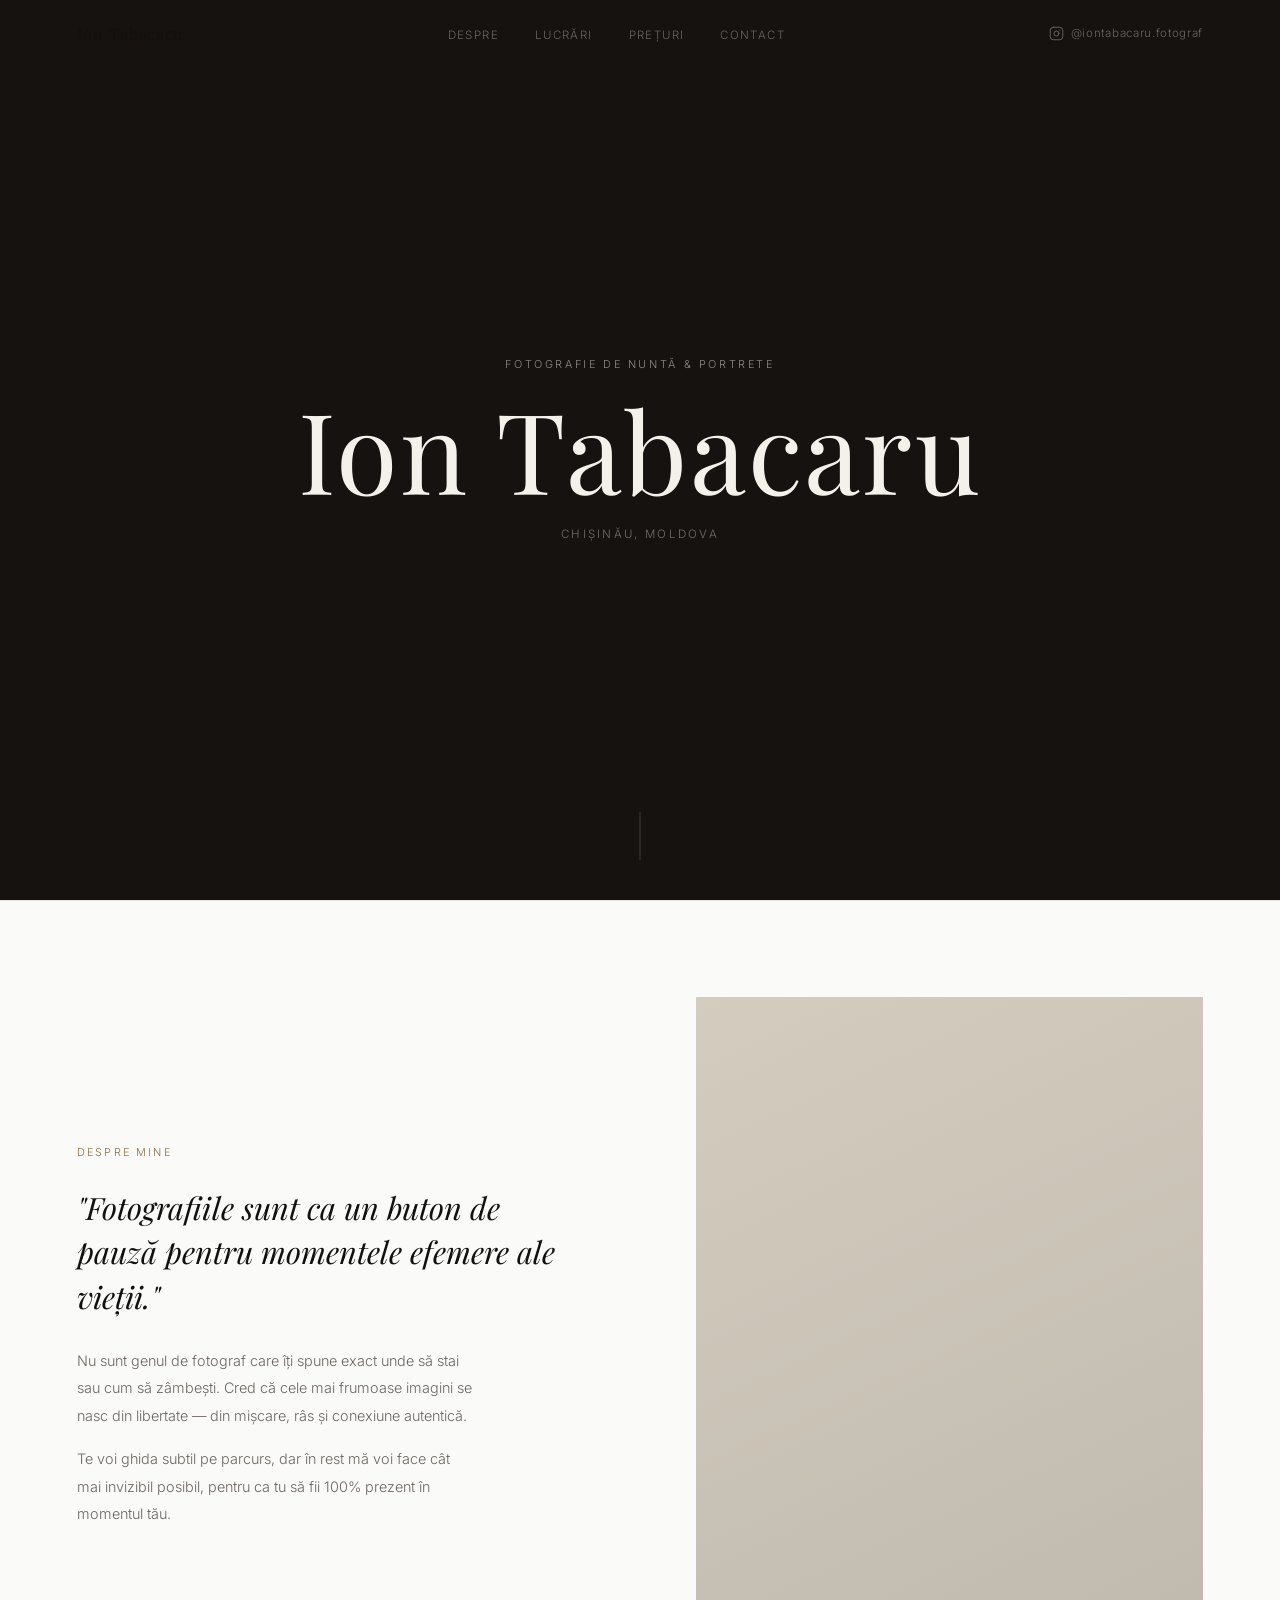
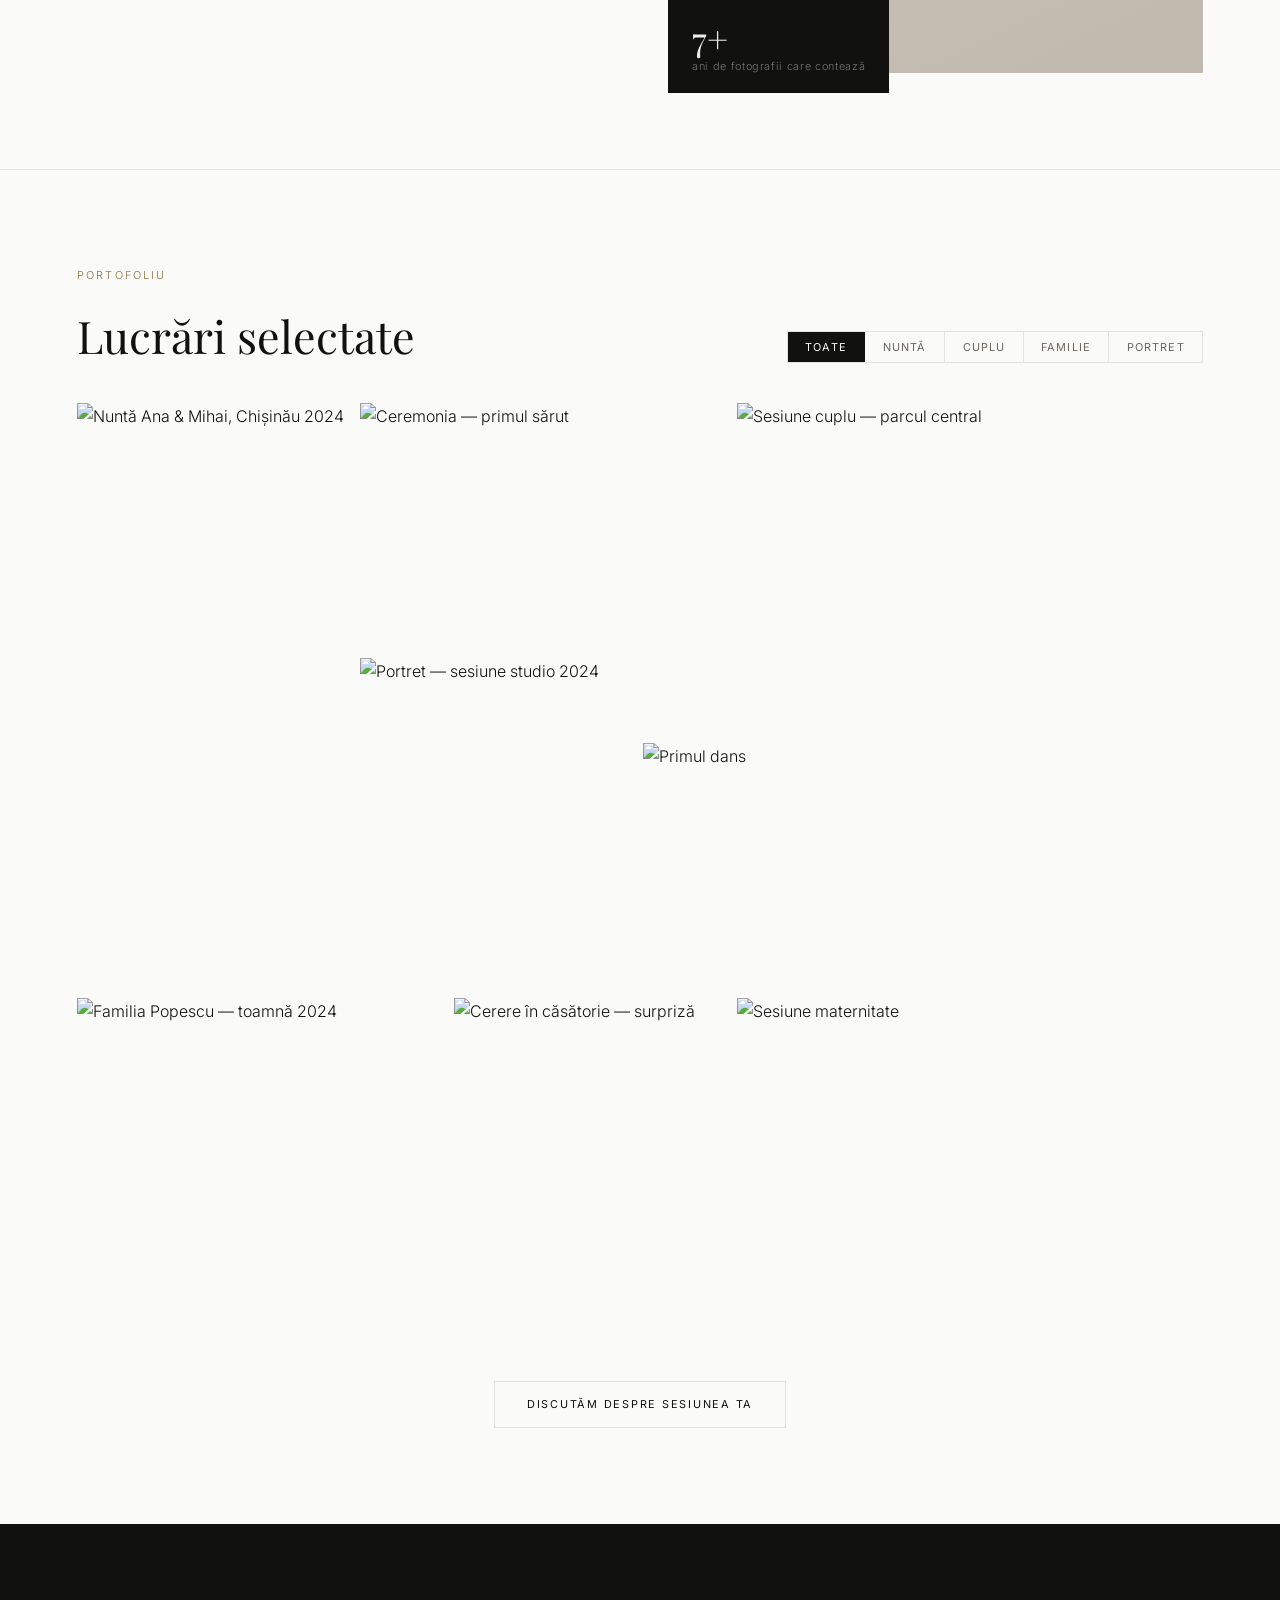
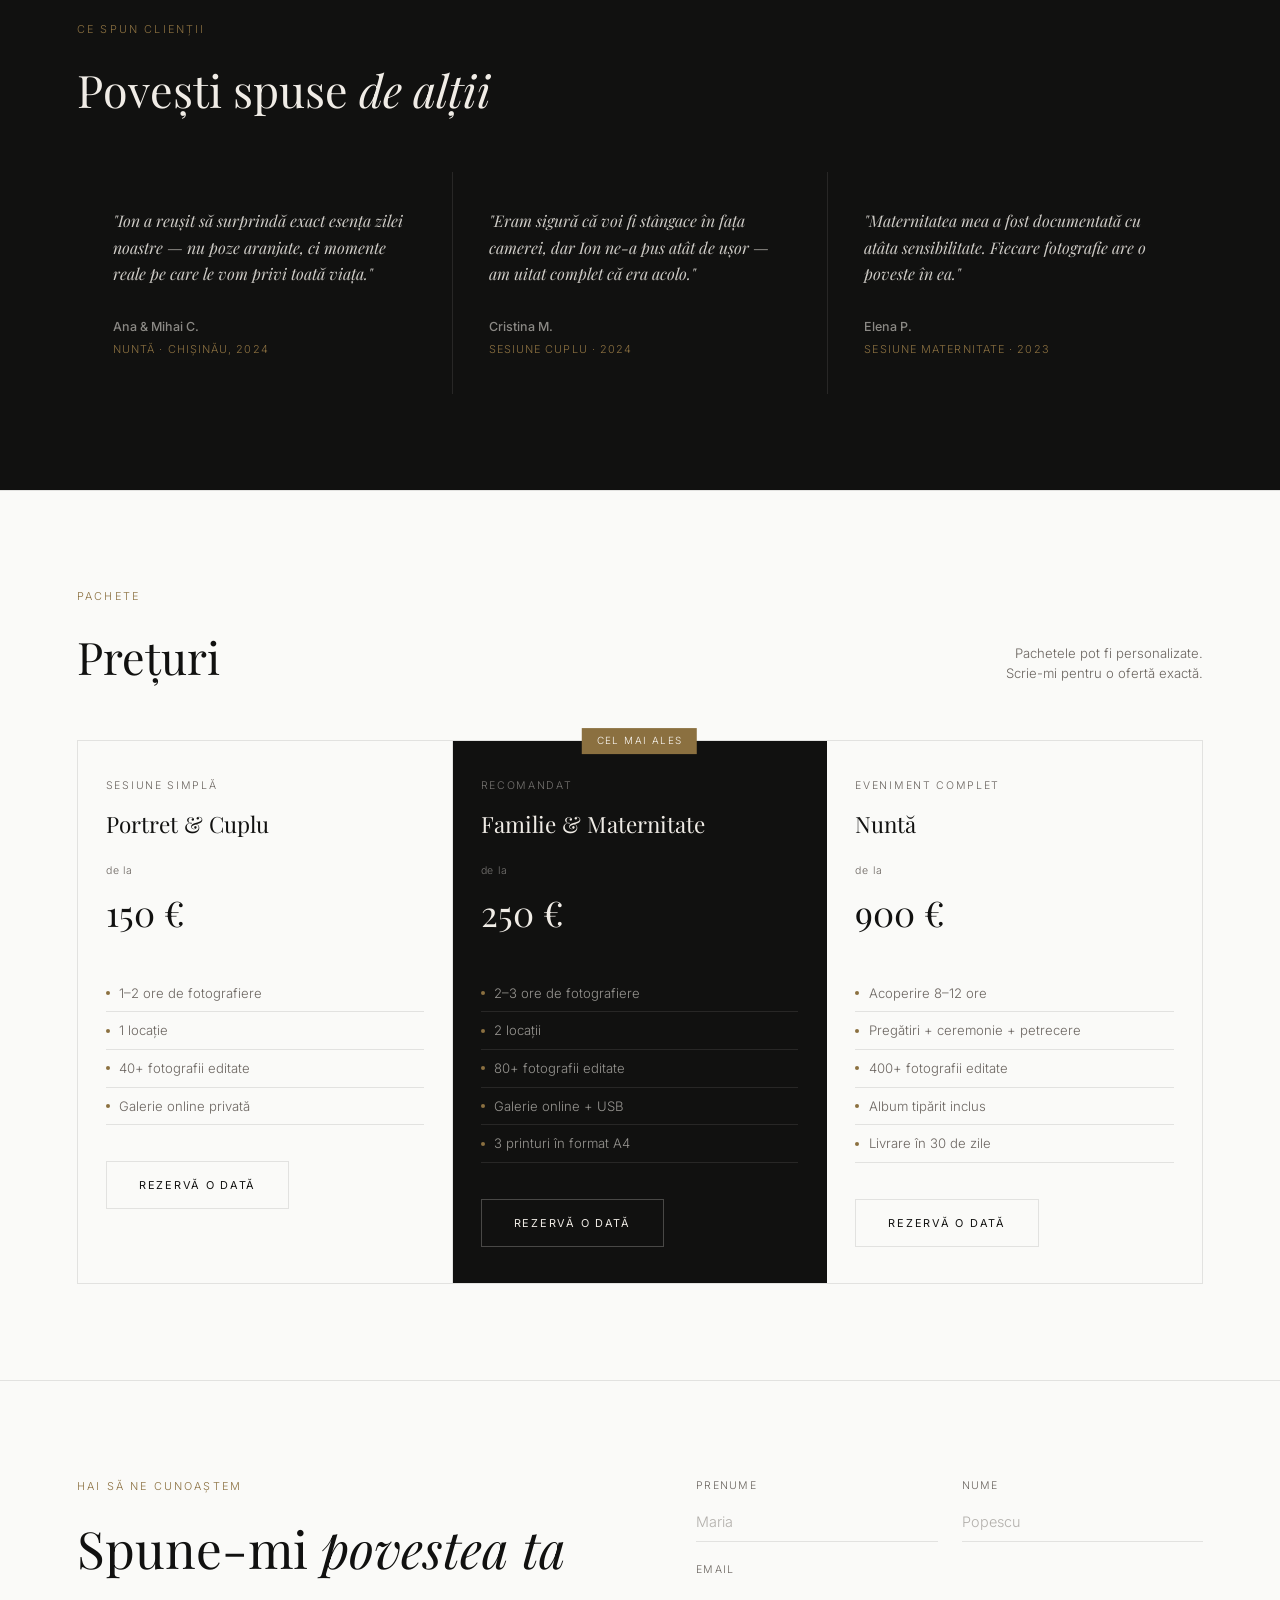
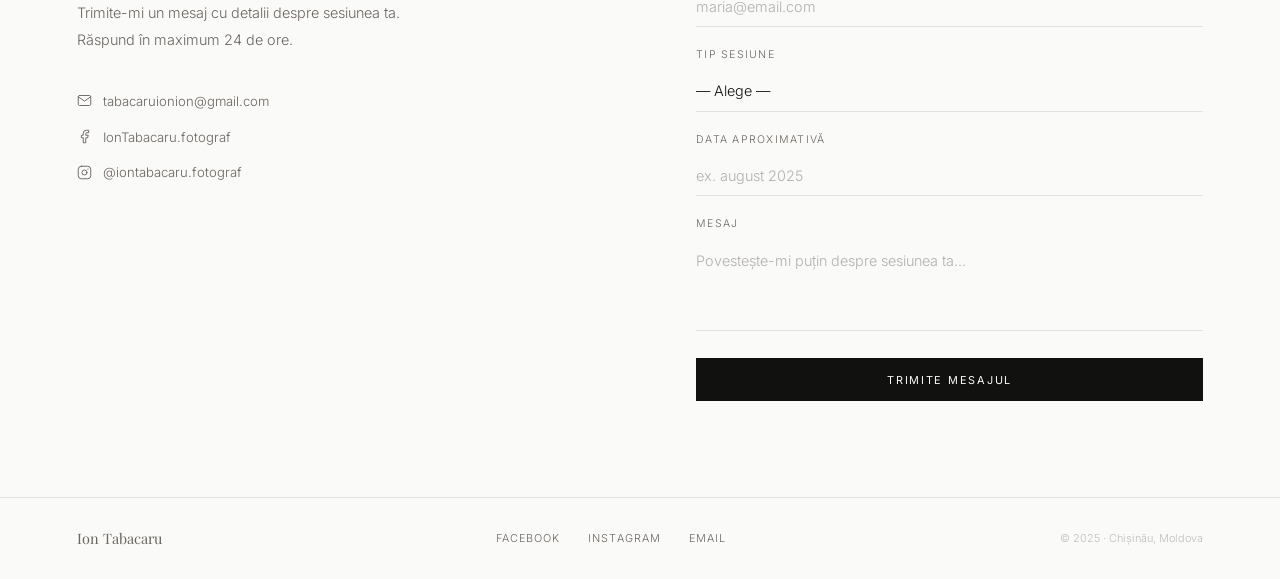
==== index.html @ 6b0bdb75 "Add files via upload" ====
<!DOCTYPE html>
<html lang="ro">
<head>
  <meta charset="UTF-8">
  <meta name="viewport" content="width=device-width, initial-scale=1.0">
  <meta name="description" content="Ion Tabacaru — fotograf de nuntă, cuplu și familie în Chișinău.">
  <title>Ion Tabacaru · Fotograf Chișinău</title>

  <link rel="preconnect" href="https://fonts.googleapis.com">
  <link rel="preconnect" href="https://fonts.gstatic.com" crossorigin>
  <link href="https://fonts.googleapis.com/css2?family=Playfair+Display:ital,wght@0,400;0,500;1,400&family=Inter:wght@300;400;500&display=swap" rel="stylesheet">
  <link rel="stylesheet" href="/css/style.css">
  <link rel="stylesheet" href="/css/animations.css">

  <!-- Netlify Identity — necesar pentru CMS -->
  <script src="https://identity.netlify.com/v1/netlify-identity-widget.js"></script>
</head>
<body>

  <!-- ── INTRO LOADER ─────────────────────────────────── -->
  <div id="intro-overlay" class="intro-overlay" aria-hidden="true">
    <div id="intro-name" class="intro-name">Ion Tabacaru</div>
    <div class="intro-progress">
      <div id="intro-bar" class="intro-bar"></div>
    </div>
  </div>

  <!-- ── LIGHTBOX ─────────────────────────────────────── -->
  <div id="lightbox" class="lightbox" role="dialog" aria-modal="true" aria-label="Fotografie mărită">
    <button class="lb-btn lb-close" id="lb-close" aria-label="Închide (Esc)">
      <svg viewBox="0 0 24 24" fill="none" stroke="currentColor" stroke-width="1.5" stroke-linecap="round">
        <line x1="18" y1="6" x2="6" y2="18"/><line x1="6" y1="6" x2="18" y2="18"/>
      </svg>
    </button>
    <button class="lb-btn lb-prev" id="lb-prev" aria-label="Anterior (←)">
      <svg viewBox="0 0 24 24" fill="none" stroke="currentColor" stroke-width="1.5" stroke-linecap="round">
        <polyline points="15 18 9 12 15 6"/>
      </svg>
    </button>
    <button class="lb-btn lb-next" id="lb-next" aria-label="Următor (→)">
      <svg viewBox="0 0 24 24" fill="none" stroke="currentColor" stroke-width="1.5" stroke-linecap="round">
        <polyline points="9 18 15 12 9 6"/>
      </svg>
    </button>
    <div class="lb-content">
      <img id="lb-img" src="" alt="">
      <div class="lb-meta">
        <span id="lb-caption" class="lb-caption"></span>
        <span id="lb-counter" class="lb-counter"></span>
      </div>
    </div>
  </div>

  <!-- ── NAV ──────────────────────────────────────────── -->
  <nav class="nav" id="nav">
    <a href="#" class="nav-logo">Ion Tabacaru</a>
    <ul class="nav-links" id="navLinks">
      <li><a href="#despre">Despre</a></li>
      <li><a href="#lucrari">Lucrări</a></li>
      <li><a href="#preturi">Prețuri</a></li>
      <li><a href="#contact">Contact</a></li>
    </ul>
    <a href="https://instagram.com/iontabacaru.fotograf/" class="nav-insta" target="_blank" rel="noopener">
      <svg viewBox="0 0 24 24" fill="none" stroke="currentColor" stroke-width="1.5" stroke-linecap="round" stroke-linejoin="round">
        <rect x="2" y="2" width="20" height="20" rx="5"/>
        <circle cx="12" cy="12" r="4"/>
        <circle cx="17.5" cy="6.5" r="1" fill="currentColor" stroke="none"/>
      </svg>
      @iontabacaru.fotograf
    </a>
    <button class="nav-burger" id="burger" aria-label="Deschide meniu">
      <svg viewBox="0 0 22 22" fill="none" stroke="currentColor" stroke-width="1.5" stroke-linecap="round">
        <line x1="3" y1="6" x2="19" y2="6"/>
        <line x1="3" y1="11" x2="19" y2="11"/>
        <line x1="3" y1="16" x2="19" y2="16"/>
      </svg>
    </button>
  </nav>

  <!-- ── HERO ─────────────────────────────────────────── -->
  <section class="hero">
    <div class="hero-bg"></div>
    <div class="hero-overlay"></div>
    <div class="hero-content">
      <p class="hero-tag">Fotografie de nuntă &amp; portrete</p>
      <h1 class="hero-name">Ion Tabacaru</h1>
      <p class="hero-city">Chișinău, Moldova</p>
    </div>
    <div class="hero-scroll" aria-hidden="true"><div class="scroll-bar"></div></div>
  </section>

  <!-- ── DESPRE ────────────────────────────────────────── -->
  <section class="about" id="despre">
    <div class="reveal">
      <p class="eyebrow">Despre mine</p>
      <blockquote class="about-quote">
        "Fotografiile sunt ca un buton de pauză pentru momentele efemere ale vieții."
      </blockquote>
      <div class="about-body">
        <p>Nu sunt genul de fotograf care îți spune exact unde să stai sau cum să zâmbești. Cred că cele mai frumoase imagini se nasc din libertate — din mișcare, râs și conexiune autentică.</p>
        <p>Te voi ghida subtil pe parcurs, dar în rest mă voi face cât mai invizibil posibil, pentru ca tu să fii 100% prezent în momentul tău.</p>
      </div>
    </div>
    <div class="about-photo-wrap reveal" style="transition-delay:.15s;">
      <!--
        ★ ÎNLOCUIEȘTE div-ul de mai jos cu:
        <img src="photos/ion.jpg" alt="Ion Tabacaru" class="about-photo">
      -->
      <div class="about-photo"></div>
      <div class="about-badge">
        <div class="badge-num">7+</div>
        <div class="badge-text">ani de fotografii care contează</div>
      </div>
    </div>
  </section>

  <!-- ── GALERIE ───────────────────────────────────────── -->
  <section class="gallery" id="lucrari">
    <div class="gallery-head reveal">
      <div>
        <p class="eyebrow">Portofoliu</p>
        <h2 class="section-title">Lucrări selectate</h2>
      </div>
      <ul class="gallery-filters" role="list">
        <li><button class="active" data-cat="all">Toate</button></li>
        <li><button data-cat="nunta">Nuntă</button></li>
        <li><button data-cat="cuplu">Cuplu</button></li>
        <li><button data-cat="familie">Familie</button></li>
        <li><button data-cat="portret">Portret</button></li>
      </ul>
    </div>

    <!-- Pozele sunt injectate dinamic de gallery.js din data/gallery.json -->
    <div class="gallery-grid" id="gallery" aria-label="Galerie foto"></div>

    <div class="gallery-foot reveal">
      <a href="#contact" class="btn btn-outline">Discutăm despre sesiunea ta</a>
    </div>
  </section>

  <!-- ── TESTIMONIALE ──────────────────────────────────── -->
  <section class="testimonials">
    <div class="reveal">
      <p class="eyebrow">Ce spun clienții</p>
      <h2 class="section-title">Povești spuse <em>de alții</em></h2>
    </div>
    <div class="testi-grid reveal-stagger">
      <div class="testi">
        <p class="testi-quote">"Ion a reușit să surprindă exact esența zilei noastre — nu poze aranjate, ci momente reale pe care le vom privi toată viața."</p>
        <p class="testi-name">Ana &amp; Mihai C.</p>
        <p class="testi-detail">Nuntă · Chișinău, 2024</p>
      </div>
      <div class="testi">
        <p class="testi-quote">"Eram sigură că voi fi stângace în fața camerei, dar Ion ne-a pus atât de ușor — am uitat complet că era acolo."</p>
        <p class="testi-name">Cristina M.</p>
        <p class="testi-detail">Sesiune cuplu · 2024</p>
      </div>
      <div class="testi">
        <p class="testi-quote">"Maternitatea mea a fost documentată cu atâta sensibilitate. Fiecare fotografie are o poveste în ea."</p>
        <p class="testi-name">Elena P.</p>
        <p class="testi-detail">Sesiune maternitate · 2023</p>
      </div>
    </div>
  </section>

  <!-- ── PREȚURI ───────────────────────────────────────── -->
  <section class="pricing" id="preturi">
    <div class="pricing-head reveal">
      <div>
        <p class="eyebrow">Pachete</p>
        <h2 class="section-title">Prețuri</h2>
      </div>
      <p class="pricing-note">Pachetele pot fi personalizate. Scrie-mi pentru o ofertă exactă.</p>
    </div>
    <div class="pricing-grid reveal-stagger">
      <div class="p-card">
        <p class="p-type">Sesiune simplă</p>
        <h3 class="p-name">Portret &amp; Cuplu</h3>
        <p class="p-from">de la</p>
        <p class="p-price">150 €</p>
        <ul class="p-list">
          <li>1–2 ore de fotografiere</li>
          <li>1 locație</li>
          <li>40+ fotografii editate</li>
          <li>Galerie online privată</li>
        </ul>
        <a href="#contact" class="btn btn-outline">Rezervă o dată</a>
      </div>
      <div class="p-card featured">
        <span class="featured-badge">Cel mai ales</span>
        <p class="p-type">Recomandat</p>
        <h3 class="p-name">Familie &amp; Maternitate</h3>
        <p class="p-from">de la</p>
        <p class="p-price">250 €</p>
        <ul class="p-list">
          <li>2–3 ore de fotografiere</li>
          <li>2 locații</li>
          <li>80+ fotografii editate</li>
          <li>Galerie online + USB</li>
          <li>3 printuri în format A4</li>
        </ul>
        <a href="#contact" class="btn btn-ghost-light">Rezervă o dată</a>
      </div>
      <div class="p-card">
        <p class="p-type">Eveniment complet</p>
        <h3 class="p-name">Nuntă</h3>
        <p class="p-from">de la</p>
        <p class="p-price">900 €</p>
        <ul class="p-list">
          <li>Acoperire 8–12 ore</li>
          <li>Pregătiri + ceremonie + petrecere</li>
          <li>400+ fotografii editate</li>
          <li>Album tipărit inclus</li>
          <li>Livrare în 30 de zile</li>
        </ul>
        <a href="#contact" class="btn btn-outline">Rezervă o dată</a>
      </div>
    </div>
  </section>

  <!-- ── CONTACT ───────────────────────────────────────── -->
  <section class="contact" id="contact">
    <div class="reveal">
      <p class="eyebrow">Hai să ne cunoaștem</p>
      <h2 class="contact-title">Spune-mi <em>povestea ta</em></h2>
      <p class="contact-body">Trimite-mi un mesaj cu detalii despre sesiunea ta. Răspund în maximum 24 de ore.</p>
      <a href="mailto:tabacaruionion@gmail.com" class="contact-row">
        <svg viewBox="0 0 24 24" fill="none" stroke="currentColor" stroke-width="1.5" stroke-linecap="round">
          <path d="M4 4h16c1.1 0 2 .9 2 2v12c0 1.1-.9 2-2 2H4c-1.1 0-2-.9-2-2V6c0-1.1.9-2 2-2z"/>
          <polyline points="22,6 12,13 2,6"/>
        </svg>
        tabacaruionion@gmail.com
      </a>
      <a href="https://www.facebook.com/IonTabacaru.fotograf" class="contact-row" target="_blank" rel="noopener">
        <svg viewBox="0 0 24 24" fill="none" stroke="currentColor" stroke-width="1.5" stroke-linecap="round">
          <path d="M18 2h-3a5 5 0 0 0-5 5v3H7v4h3v8h4v-8h3l1-4h-4V7a1 1 0 0 1 1-1h3z"/>
        </svg>
        IonTabacaru.fotograf
      </a>
      <a href="https://instagram.com/iontabacaru.fotograf/" class="contact-row" target="_blank" rel="noopener">
        <svg viewBox="0 0 24 24" fill="none" stroke="currentColor" stroke-width="1.5" stroke-linecap="round" stroke-linejoin="round">
          <rect x="2" y="2" width="20" height="20" rx="5"/>
          <circle cx="12" cy="12" r="4"/>
          <circle cx="17.5" cy="6.5" r="1" fill="currentColor" stroke="none"/>
        </svg>
        @iontabacaru.fotograf
      </a>
    </div>

    <!-- Formular cu Netlify Forms integrat -->
    <form id="contactForm" class="reveal" name="contact" method="POST"
          data-netlify="true" data-netlify-honeypot="bot-field"
          style="transition-delay:.15s;">
      <input type="hidden" name="form-name" value="contact">
      <input type="hidden" name="bot-field" style="display:none">

      <div class="form-row">
        <div class="form-group">
          <label class="form-label" for="fname">Prenume</label>
          <input class="form-input" type="text" id="fname" name="fname" placeholder="Maria" required>
        </div>
        <div class="form-group">
          <label class="form-label" for="lname">Nume</label>
          <input class="form-input" type="text" id="lname" name="lname" placeholder="Popescu" required>
        </div>
      </div>
      <div class="form-group">
        <label class="form-label" for="email">Email</label>
        <input class="form-input" type="email" id="email" name="email" placeholder="maria@email.com" required>
      </div>
      <div class="form-group">
        <label class="form-label" for="service">Tip sesiune</label>
        <select class="form-select" id="service" name="service">
          <option value="">— Alege —</option>
          <option>Nuntă</option>
          <option>Cerere în căsătorie</option>
          <option>Cuplu &amp; Logodnă</option>
          <option>Familie &amp; Maternitate</option>
          <option>Portret</option>
        </select>
      </div>
      <div class="form-group">
        <label class="form-label" for="date">Data aproximativă</label>
        <input class="form-input" type="text" id="date" name="date" placeholder="ex. august 2025">
      </div>
      <div class="form-group">
        <label class="form-label" for="msg">Mesaj</label>
        <textarea class="form-textarea" id="msg" name="msg" placeholder="Povestește-mi puțin despre sesiunea ta..."></textarea>
      </div>
      <button type="submit" class="btn btn-dark btn-full">Trimite mesajul</button>
      <p id="formMsg" class="form-success" aria-live="polite">Mesajul a fost trimis. Revin în curând!</p>
    </form>
  </section>

  <!-- ── FOOTER ────────────────────────────────────────── -->
  <footer>
    <span class="footer-logo">Ion Tabacaru</span>
    <div class="footer-links">
      <a href="https://www.facebook.com/IonTabacaru.fotograf" target="_blank" rel="noopener">Facebook</a>
      <a href="https://instagram.com/iontabacaru.fotograf/" target="_blank" rel="noopener">Instagram</a>
      <a href="mailto:tabacaruionion@gmail.com">Email</a>
    </div>
    <span class="footer-copy">© 2025 · Chișinău, Moldova</span>
  </footer>

  <script src="/js/animations.js"></script>
  <script src="/js/gallery.js"></script>
  <script src="/js/main.js"></script>
</body>
</html>
---- css/style.css ----
/* ═══════════════════════════════════════════════
   STYLE.CSS — Ion Tabacaru Fotograf
   ═══════════════════════════════════════════════ */

/* ── TOKENS ──────────────────────────────────── */
:root {
  --bg:          #FAFAF8;
  --bg-dark:     #111110;
  --text:        #111110;
  --muted:       #6B6560;
  --accent:      #8B7040;
  --border:      rgba(17,17,16,0.1);
  --border-dark: rgba(240,236,230,0.1);
  --pad:         6rem 6%;
  --row-h:       80px; /* gallery grid row unit height */
}

/* ── RESET ───────────────────────────────────── */
*, *::before, *::after { margin: 0; padding: 0; box-sizing: border-box; }
html { scroll-behavior: smooth; font-size: 16px; }
body { background: var(--bg); color: var(--text); font-family: 'Inter', sans-serif;
  font-weight: 300; line-height: 1.7; -webkit-font-smoothing: antialiased; }
img { max-width: 100%; display: block; }
a { color: inherit; text-decoration: none; }
button { font-family: 'Inter', sans-serif; cursor: pointer; }
ul { list-style: none; }

/* ── TYPOGRAPHY ──────────────────────────────── */
.eyebrow {
  font-size: .68rem; letter-spacing: .2em; text-transform: uppercase;
  color: var(--accent); margin-bottom: 1.5rem;
}
.section-title {
  font-family: 'Playfair Display', serif;
  font-size: clamp(1.8rem, 3.5vw, 2.8rem); font-weight: 400; line-height: 1.2;
}

/* ── NAV ─────────────────────────────────────── */
.nav {
  position: fixed; top: 0; left: 0; right: 0; z-index: 100;
  display: flex; align-items: center; justify-content: space-between;
  padding: 1.25rem 6%; transition: background .35s, box-shadow .35s;
}
.nav.scrolled {
  background: rgba(250,250,248,.93);
  backdrop-filter: blur(12px);
  box-shadow: 0 1px 0 var(--border);
}
.nav-logo {
  font-family: 'Playfair Display', serif;
  font-size: 1rem; font-weight: 400; letter-spacing: .06em;
}
.nav-links { display: flex; gap: 2.25rem; }
.nav-links a {
  font-size: .72rem; letter-spacing: .12em; text-transform: uppercase;
  color: var(--muted); transition: color .2s;
}
.nav-links a:hover { color: var(--text); }
.nav-insta {
  display: flex; align-items: center; gap: .4rem;
  font-size: .72rem; letter-spacing: .06em; color: var(--muted); transition: color .2s;
}
.nav-insta:hover { color: var(--text); }
.nav-insta svg { width: 15px; height: 15px; flex-shrink: 0; }
.nav-burger { display: none; background: none; border: none; padding: 4px; }
.nav-burger svg { width: 22px; height: 22px; }

/* ── HERO ────────────────────────────────────── */
.hero {
  height: 100vh; position: relative;
  display: flex; align-items: center; justify-content: center; overflow: hidden;
}
.hero-bg {
  position: absolute; inset: 0;
  /* ★ ÎNLOCUIEȘTE cu: background-image: url('/photos/hero.jpg'); */
  background: #1c1814; background-size: cover; background-position: center;
}
.hero-overlay { position: absolute; inset: 0; background: rgba(12,10,8,.42); }
.hero-content { position: relative; z-index: 1; text-align: center; color: #f4f0ea; }
.hero-tag {
  font-size: .68rem; letter-spacing: .24em; text-transform: uppercase;
  color: rgba(244,240,234,.55); margin-bottom: 1.4rem;
}
.hero-name {
  font-family: 'Playfair Display', serif;
  font-size: clamp(3rem,9vw,7rem); font-weight: 400;
  line-height: .95; letter-spacing: .02em; margin-bottom: 1.4rem;
}
.hero-city {
  font-size: .72rem; letter-spacing: .2em; text-transform: uppercase;
  color: rgba(244,240,234,.42);
}
.hero-scroll {
  position: absolute; bottom: 2.5rem; left: 50%; transform: translateX(-50%); z-index: 1;
}
.scroll-bar {
  width: 1px; height: 48px; background: rgba(244,240,234,.2);
  position: relative; overflow: hidden;
}
.scroll-bar::after {
  content: ''; position: absolute; top: -100%; left: 0;
  width: 100%; height: 100%; background: rgba(244,240,234,.65);
  animation: scrollDown 2.2s ease-in-out infinite;
}
@keyframes scrollDown { 0% { top: -100%; } 100% { top: 100%; } }

/* ── ABOUT ───────────────────────────────────── */
.about {
  padding: var(--pad); display: grid; grid-template-columns: 1fr 1fr;
  gap: 7rem; align-items: center; border-top: 1px solid var(--border);
}
.about-quote {
  font-family: 'Playfair Display', serif;
  font-size: clamp(1.5rem,2.4vw,2.1rem); font-weight: 400;
  font-style: italic; line-height: 1.45; margin-bottom: 1.75rem;
}
.about-body { font-size: .9rem; color: var(--muted); line-height: 1.9; max-width: 44ch; }
.about-body p + p { margin-top: 1rem; }
.about-photo-wrap { position: relative; }
.about-photo {
  width: 100%; aspect-ratio: 3/4; border-radius: 1px;
  /* ★ ÎNLOCUIEȘTE cu: background-image: url('/photos/ion.jpg'); background-size: cover; */
  background: linear-gradient(155deg,#d4ccbe 0%,#bfb9ae 100%);
}
.about-badge {
  position: absolute; bottom: -1.25rem; left: -1.75rem;
  background: var(--bg-dark); color: #f0ece6;
  padding: 1.2rem 1.5rem; min-width: 155px;
}
.badge-num {
  font-family: 'Playfair Display', serif;
  font-size: 2.25rem; font-weight: 400; line-height: 1; margin-bottom: .2rem;
}
.badge-text { font-size: .68rem; letter-spacing: .06em; color: rgba(240,236,230,.45); line-height: 1.4; }

/* ── GALLERY ─────────────────────────────────── */
.gallery { padding: var(--pad); border-top: 1px solid var(--border); }
.gallery-head {
  display: flex; justify-content: space-between; align-items: flex-end; margin-bottom: 2.5rem;
}
.gallery-filters { display: flex; border: 1px solid var(--border); }
.gallery-filters button {
  background: none; border: none; border-right: 1px solid var(--border);
  padding: .5rem 1.1rem; font-size: .68rem; letter-spacing: .1em; text-transform: uppercase;
  color: var(--muted); transition: background .2s, color .2s;
}
.gallery-filters li:last-child button { border-right: none; }
.gallery-filters button.active,
.gallery-filters button:hover { background: var(--text); color: var(--bg); }

/* Grid dinamic — coloanele și rândurile sunt setate de gallery.js */
.gallery-grid {
  display: grid;
  grid-template-columns: repeat(12, 1fr);
  grid-auto-rows: var(--row-h);
  gap: 5px;
}

/* Fiecare item umple celula grid complet */
.g-item {
  position: relative; overflow: hidden; cursor: pointer;
  transition: opacity .4s ease, transform .4s ease;
}
.g-item.hidden { opacity: 0; transform: scale(.97); pointer-events: none; }

/* Imaginea umple 100% din celulă */
.g-photo {
  position: absolute; top: 0; left: 0;
  width: 100%; height: 100%;
  object-fit: cover; object-position: center;
  transition: transform .6s cubic-bezier(.25,.46,.45,.94);
  display: block;
}
.g-item:hover .g-photo { transform: scale(1.07); }

/* Overlay la hover */
.g-overlay {
  position: absolute; inset: 0;
  background: rgba(0,0,0,0); transition: background .35s;
  display: flex; align-items: center; justify-content: center;
}
.g-item:hover .g-overlay { background: rgba(0,0,0,.18); }
.g-expand-icon {
  width: 22px; height: 22px; color: #fff;
  opacity: 0; transition: opacity .25s;
}
.g-item:hover .g-expand-icon { opacity: 1; }

/* Etichetă categorie */
.g-tag {
  position: absolute; bottom: 8px; left: 8px;
  background: rgba(0,0,0,.5); color: rgba(255,255,255,.9);
  font-size: .65rem; letter-spacing: .08em; text-transform: uppercase;
  padding: 3px 8px; border-radius: 2px;
  opacity: 0; transition: opacity .25s;
}
.g-item:hover .g-tag { opacity: 1; }
.gallery-empty { font-size: .9rem; color: var(--muted); padding: 3rem 0; text-align: center; }
.gallery-foot { text-align: center; margin-top: 3rem; }

/* ── LIGHTBOX ────────────────────────────────── */
.lightbox {
  position: fixed; inset: 0; background: rgba(10,9,8,.94);
  z-index: 1000; display: flex; align-items: center; justify-content: center;
  opacity: 0; pointer-events: none;
  transition: opacity .3s ease;
}
.lightbox.open { opacity: 1; pointer-events: auto; }
.lb-content {
  max-width: 90vw; max-height: 88vh;
  display: flex; flex-direction: column; align-items: center; gap: 16px;
}
#lb-img {
  max-width: 100%; max-height: 80vh;
  object-fit: contain; border-radius: 1px;
  animation: lbZoom .3s ease;
}
@keyframes lbZoom { from { transform: scale(.95); opacity: 0; } to { transform: scale(1); opacity: 1; } }
.lb-meta { display: flex; justify-content: space-between; width: 100%; align-items: center; }
.lb-caption { font-size: .78rem; color: rgba(255,255,255,.5); letter-spacing: .06em; }
.lb-counter { font-size: .72rem; color: rgba(255,255,255,.3); letter-spacing: .1em; }
.lb-btn {
  position: absolute; background: rgba(255,255,255,.1);
  border: 0.5px solid rgba(255,255,255,.2); color: #fff;
  width: 40px; height: 40px; border-radius: 50%;
  display: flex; align-items: center; justify-content: center;
  transition: background .2s; cursor: pointer;
}
.lb-btn svg { width: 18px; height: 18px; }
.lb-btn:hover { background: rgba(255,255,255,.22); }
.lb-close { top: 20px; right: 20px; }
.lb-prev { left: 20px; top: 50%; transform: translateY(-50%); }
.lb-next { right: 20px; top: 50%; transform: translateY(-50%); }

/* ── TESTIMONIALS ────────────────────────────── */
.testimonials { background: var(--bg-dark); color: #f0ece6; padding: var(--pad); }
.testimonials .eyebrow { color: var(--accent); }
.testimonials .section-title { color: #f0ece6; margin-bottom: 3.5rem; max-width: 22ch; }
.testimonials .section-title em { font-style: italic; }
.testi-grid {
  display: grid; grid-template-columns: repeat(3,1fr);
  gap: 1px; background: var(--border-dark);
}
.testi { background: var(--bg-dark); padding: 2.25rem; }
.testi-quote {
  font-family: 'Playfair Display', serif; font-size: 1rem;
  font-style: italic; line-height: 1.65;
  color: rgba(240,236,230,.85); margin-bottom: 1.75rem;
}
.testi-name { font-size: .78rem; font-weight: 500; color: rgba(240,236,230,.55); margin-bottom: .2rem; }
.testi-detail { font-size: .68rem; letter-spacing: .1em; text-transform: uppercase; color: var(--accent); }

/* ── PRICING ─────────────────────────────────── */
.pricing { padding: var(--pad); border-top: 1px solid var(--border); }
.pricing-head {
  display: flex; justify-content: space-between;
  align-items: flex-end; margin-bottom: 3.5rem; gap: 2rem;
}
.pricing-note { font-size: .82rem; color: var(--muted); max-width: 26ch; text-align: right; line-height: 1.55; }
.pricing-grid { display: grid; grid-template-columns: repeat(3,1fr); border: 1px solid var(--border); }
.p-card { padding: 2.25rem 1.75rem; border-right: 1px solid var(--border); position: relative; }
.p-card:last-child { border-right: none; }
.p-card.featured { background: var(--bg-dark); color: #f0ece6; }
.featured-badge {
  position: absolute; top: 0; left: 50%;
  transform: translate(-50%,-50%);
  background: var(--accent); color: #faf7f2;
  font-size: .62rem; letter-spacing: .14em; text-transform: uppercase;
  padding: .28rem .9rem; white-space: nowrap;
}
.p-type { font-size: .66rem; letter-spacing: .16em; text-transform: uppercase; color: var(--muted); margin-bottom: 1rem; }
.p-card.featured .p-type { color: rgba(240,236,230,.45); }
.p-name { font-family: 'Playfair Display', serif; font-size: 1.4rem; font-weight: 400; margin-bottom: 1.5rem; line-height: 1.2; }
.p-from { font-size: .66rem; letter-spacing: .08em; color: var(--muted); margin-bottom: .2rem; }
.p-card.featured .p-from { color: rgba(240,236,230,.45); }
.p-price { font-family: 'Playfair Display', serif; font-size: 2.2rem; font-weight: 400; margin-bottom: 2rem; }
.p-card.featured .p-price { color: #f0ece6; }
.p-list { margin-bottom: 2.25rem; }
.p-list li {
  font-size: .82rem; color: var(--muted); padding: .45rem 0;
  border-bottom: 1px solid var(--border);
  display: flex; align-items: center; gap: .6rem;
}
.p-card.featured .p-list li { color: rgba(240,236,230,.6); border-color: var(--border-dark); }
.p-list li::before {
  content: ''; display: block; width: 4px; height: 4px;
  border-radius: 50%; background: var(--accent); flex-shrink: 0;
}

/* ── CONTACT ─────────────────────────────────── */
.contact {
  padding: var(--pad); display: grid; grid-template-columns: 1fr 1fr;
  gap: 7rem; border-top: 1px solid var(--border);
}
.contact-title {
  font-family: 'Playfair Display', serif;
  font-size: clamp(2rem,4vw,3.25rem); font-weight: 400;
  line-height: 1.15; margin-bottom: 1.4rem;
}
.contact-title em { font-style: italic; }
.contact-body { font-size: .9rem; color: var(--muted); line-height: 1.85; margin-bottom: 2.25rem; max-width: 40ch; }
.contact-row {
  display: flex; align-items: center; gap: .7rem;
  font-size: .82rem; color: var(--muted); margin-bottom: .85rem; transition: color .2s;
}
.contact-row:hover { color: var(--text); }
.contact-row svg { width: 15px; height: 15px; flex-shrink: 0; }
.form-group { margin-bottom: 1.2rem; }
.form-label { display: block; font-size: .66rem; letter-spacing: .12em; text-transform: uppercase; color: var(--muted); margin-bottom: .45rem; }
.form-input, .form-select, .form-textarea {
  width: 100%; padding: .7rem 0; font-size: .9rem;
  font-family: 'Inter', sans-serif; font-weight: 300; color: var(--text);
  background: none; border: none; border-bottom: 1px solid var(--border);
  outline: none; transition: border-color .25s;
  appearance: none; -webkit-appearance: none; border-radius: 0;
}
.form-input:focus, .form-select:focus, .form-textarea:focus { border-color: var(--text); }
.form-input::placeholder, .form-textarea::placeholder { color: rgba(107,101,96,.5); }
.form-textarea { resize: none; height: 90px; }
.form-row { display: grid; grid-template-columns: 1fr 1fr; gap: 1.5rem; }
.form-success { margin-top: .85rem; font-size: .82rem; color: var(--accent); display: none; }

/* ── BUTTONS ─────────────────────────────────── */
.btn {
  display: inline-block; padding: .85rem 2rem;
  font-size: .68rem; letter-spacing: .16em; text-transform: uppercase;
  font-family: 'Inter', sans-serif; font-weight: 400; cursor: pointer;
  transition: background .25s, color .25s, border-color .25s;
  border: 1px solid transparent;
}
.btn-dark { background: var(--text); color: var(--bg); border-color: var(--text); }
.btn-dark:hover { background: transparent; color: var(--text); }
.btn-outline { background: transparent; color: var(--text); border-color: var(--border); }
.btn-outline:hover { background: var(--text); color: var(--bg); border-color: var(--text); }
.btn-ghost-light { background: transparent; color: #f0ece6; border-color: rgba(240,236,230,.25); }
.btn-ghost-light:hover { background: rgba(240,236,230,.08); }
.btn-full { width: 100%; }

/* ── FOOTER ──────────────────────────────────── */
footer {
  padding: 1.75rem 6%; display: flex;
  justify-content: space-between; align-items: center;
  border-top: 1px solid var(--border);
}
.footer-logo { font-family: 'Playfair Display', serif; font-size: .9rem; color: var(--muted); }
.footer-links { display: flex; gap: 1.75rem; }
.footer-links a { font-size: .68rem; letter-spacing: .1em; text-transform: uppercase; color: var(--muted); transition: color .2s; }
.footer-links a:hover { color: var(--text); }
.footer-copy { font-size: .68rem; color: rgba(107,101,96,.4); }

/* ── RESPONSIVE ──────────────────────────────── */
@media (max-width: 900px) {
  :root { --pad: 4rem 5%; }
  .nav-links, .nav-insta { display: none; }
  .nav-links.open {
    display: flex; flex-direction: column;
    position: fixed; top: 60px; left: 0; right: 0;
    background: rgba(250,250,248,.97); backdrop-filter: blur(12px);
    padding: 1.75rem 5%; gap: 1.25rem;
    border-bottom: 1px solid var(--border); z-index: 99;
  }
  .nav-burger { display: block; }
  .about { grid-template-columns: 1fr; gap: 3rem; }
  .about-badge { display: none; }
  .gallery-head { flex-direction: column; align-items: flex-start; gap: 1.25rem; }
  .testi-grid { grid-template-columns: 1fr; gap: 1px; }
  .pricing-head { flex-direction: column; align-items: flex-start; gap: .75rem; }
  .pricing-note { text-align: left; }
  .pricing-grid { grid-template-columns: 1fr; }
  .p-card { border-right: none; border-bottom: 1px solid var(--border); }
  .p-card:last-child { border-bottom: none; }
  .contact { grid-template-columns: 1fr; gap: 3rem; }
  .form-row { grid-template-columns: 1fr; gap: 0; }
  footer { flex-direction: column; gap: 1rem; text-align: center; }
  .footer-links { flex-wrap: wrap; justify-content: center; }
  /* Gallery: masonry cu 2 coloane pe mobil */
  .gallery-grid {
    display: block;
    columns: 2; column-gap: 5px;
  }
  .g-item {
    break-inside: avoid; margin-bottom: 5px;
    position: relative; /* reset din grid */
  }
  .g-photo {
    position: relative; /* reset din absolute */
    width: 100%; height: auto;
    top: auto; left: auto;
  }
  .lb-prev { left: 8px; }
  .lb-next { right: 8px; }
}

@media (max-width: 520px) {
  .gallery-grid { columns: 1; }
  .hero-name { letter-spacing: 0; }
  .gallery-filters { flex-wrap: wrap; }
}
---- css/animations.css ----
/* ═══════════════════════════════════════════════
   ANIMATIONS.CSS — Ion Tabacaru Fotograf
   Animații: intro pagină, fade-in la scroll,
   tranziție filtrare galerie
   ═══════════════════════════════════════════════ */

/* ── 1. INTRO PAGINĂ ─────────────────────────── */
.intro-overlay {
  position: fixed; inset: 0;
  background: var(--bg);
  z-index: 9999;
  display: flex; flex-direction: column;
  align-items: center; justify-content: center;
  gap: 28px;
  transition: opacity .55s ease .1s, visibility .55s ease .1s;
}

.intro-overlay.done {
  opacity: 0;
  visibility: hidden;
  pointer-events: none;
}

.intro-name {
  font-family: 'Playfair Display', serif;
  font-size: clamp(1.4rem, 3.5vw, 2.2rem);
  font-weight: 400;
  letter-spacing: .06em;
  color: var(--text);
  opacity: 0;
  transform: translateY(10px);
  transition: opacity .65s ease, transform .65s ease;
}

.intro-name.show {
  opacity: 1;
  transform: translateY(0);
}

.intro-progress {
  width: 160px; height: 1px;
  background: var(--border);
  position: relative; overflow: hidden;
}

.intro-bar {
  position: absolute; top: 0; left: 0;
  height: 100%; width: 0;
  background: var(--text);
  transition: width 1.25s cubic-bezier(.4, 0, .2, 1);
}

/* ── 2. SCROLL REVEAL ────────────────────────── */

/*
  Adaugă class="reveal" la orice element pe care
  vrei să apară lin când utilizatorul ajunge la el.
  Adaugă class="reveal-stagger" la un container
  pentru a anima copiii pe rând (cu decalaj).
*/

.reveal {
  opacity: 0;
  transform: translateY(28px);
  transition: opacity .7s ease, transform .7s ease;
}

.reveal.reveal-visible {
  opacity: 1;
  transform: translateY(0);
}

/* Stagger: copiii apar rând pe rând */
.reveal-stagger > * {
  opacity: 0;
  transform: translateY(22px);
  transition: opacity .6s ease, transform .6s ease;
}

.reveal-stagger.reveal-visible > *:nth-child(1) {
  opacity: 1; transform: translateY(0); transition-delay: 0s;
}
.reveal-stagger.reveal-visible > *:nth-child(2) {
  opacity: 1; transform: translateY(0); transition-delay: .12s;
}
.reveal-stagger.reveal-visible > *:nth-child(3) {
  opacity: 1; transform: translateY(0); transition-delay: .24s;
}
.reveal-stagger.reveal-visible > *:nth-child(4) {
  opacity: 1; transform: translateY(0); transition-delay: .36s;
}

/*
  Opțional: dezactivează animațiile pentru
  utilizatorii care preferă mișcare redusă
*/
@media (prefers-reduced-motion: reduce) {
  .intro-overlay,
  .intro-name,
  .intro-bar,
  .reveal,
  .reveal-stagger > *,
  .g-item,
  .g-photo,
  .g-overlay,
  .g-expand-icon,
  .g-tag,
  .scroll-bar::after {
    transition: none !important;
    animation: none !important;
    opacity: 1 !important;
    transform: none !important;
  }
  .intro-overlay { display: none; }
}
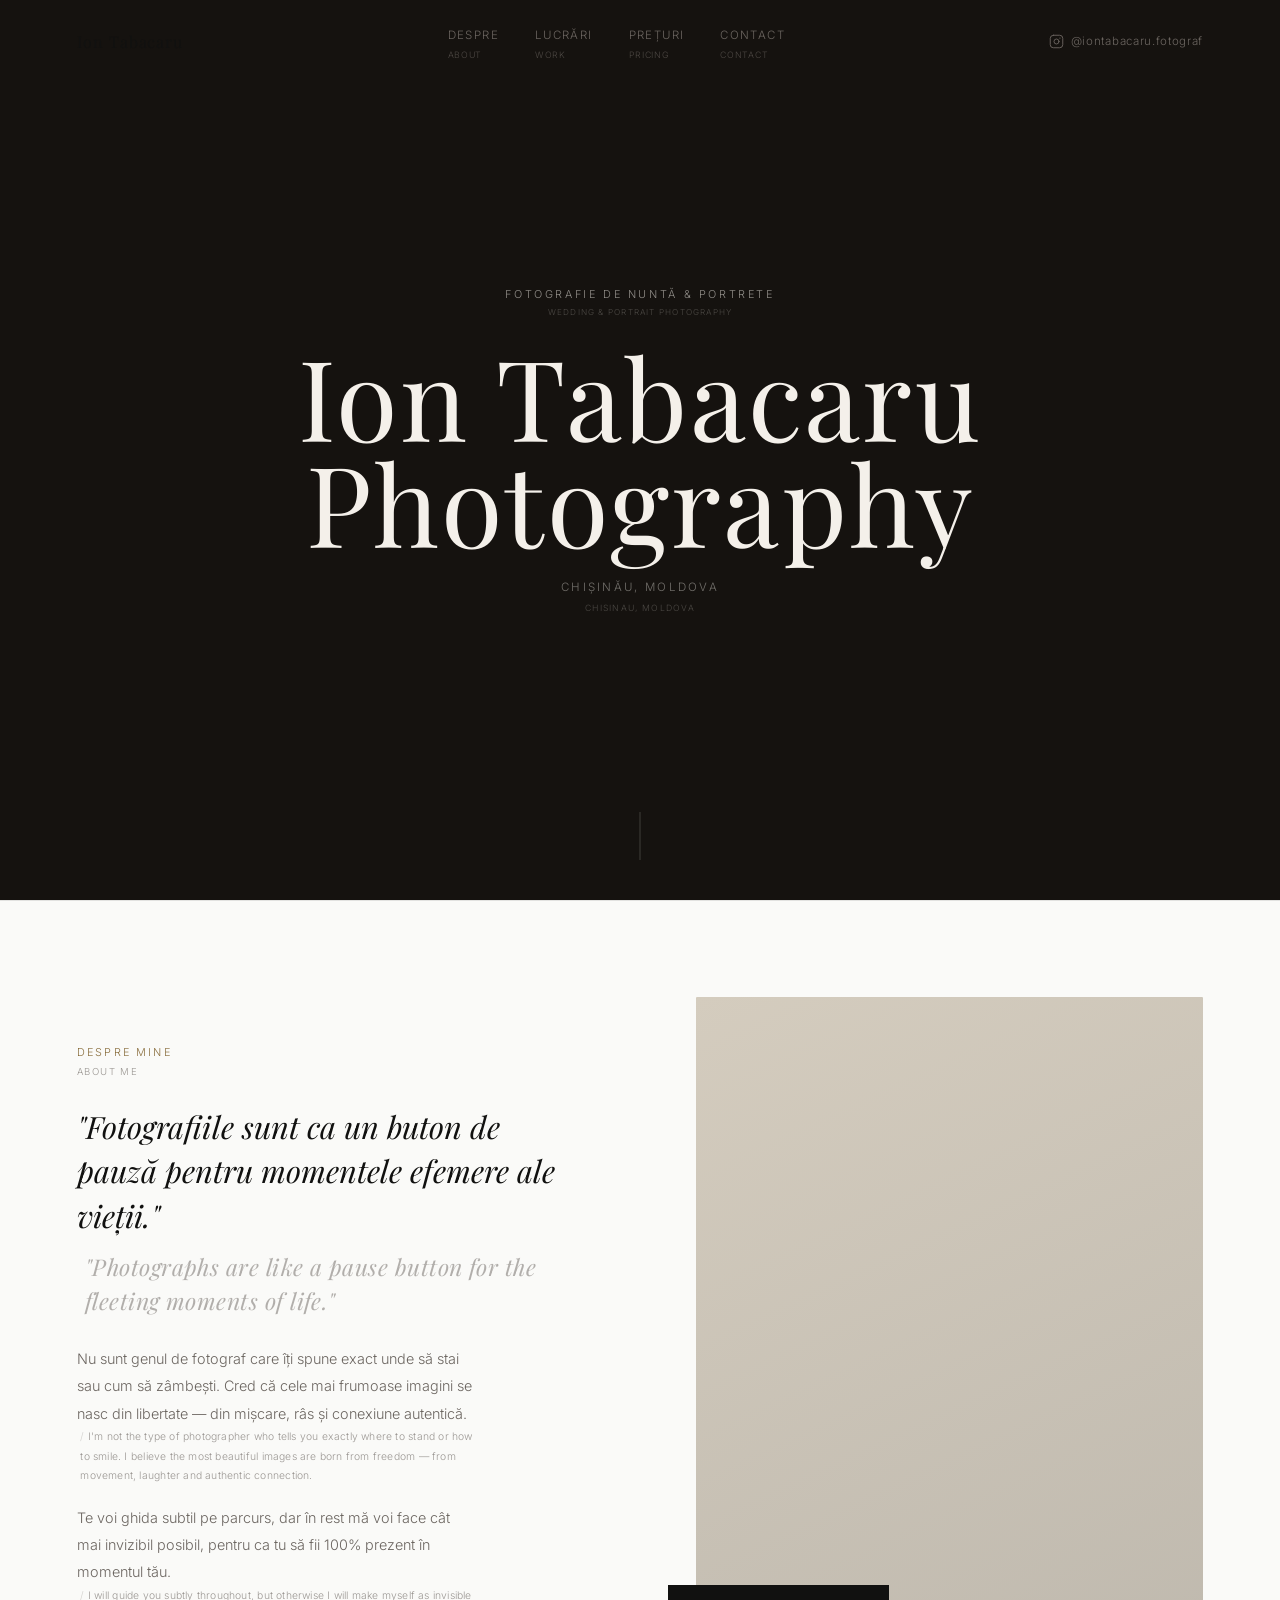
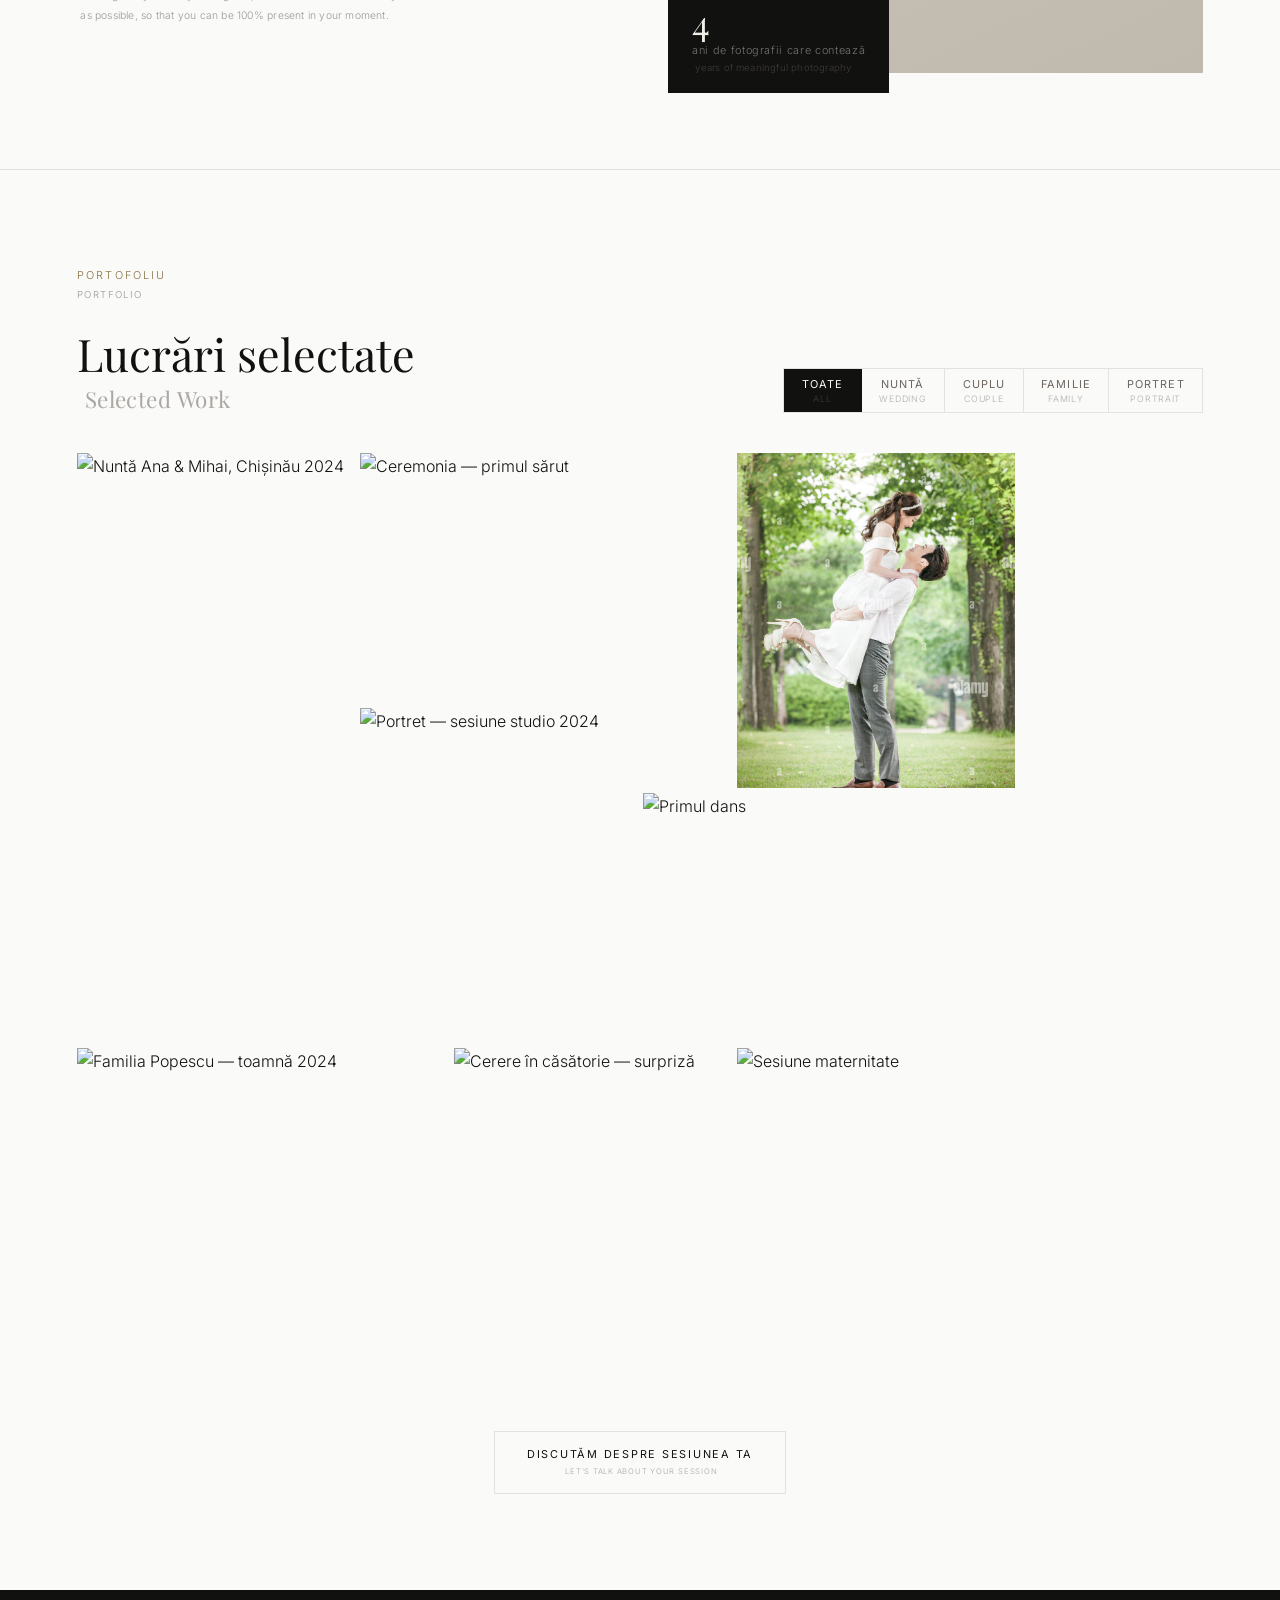
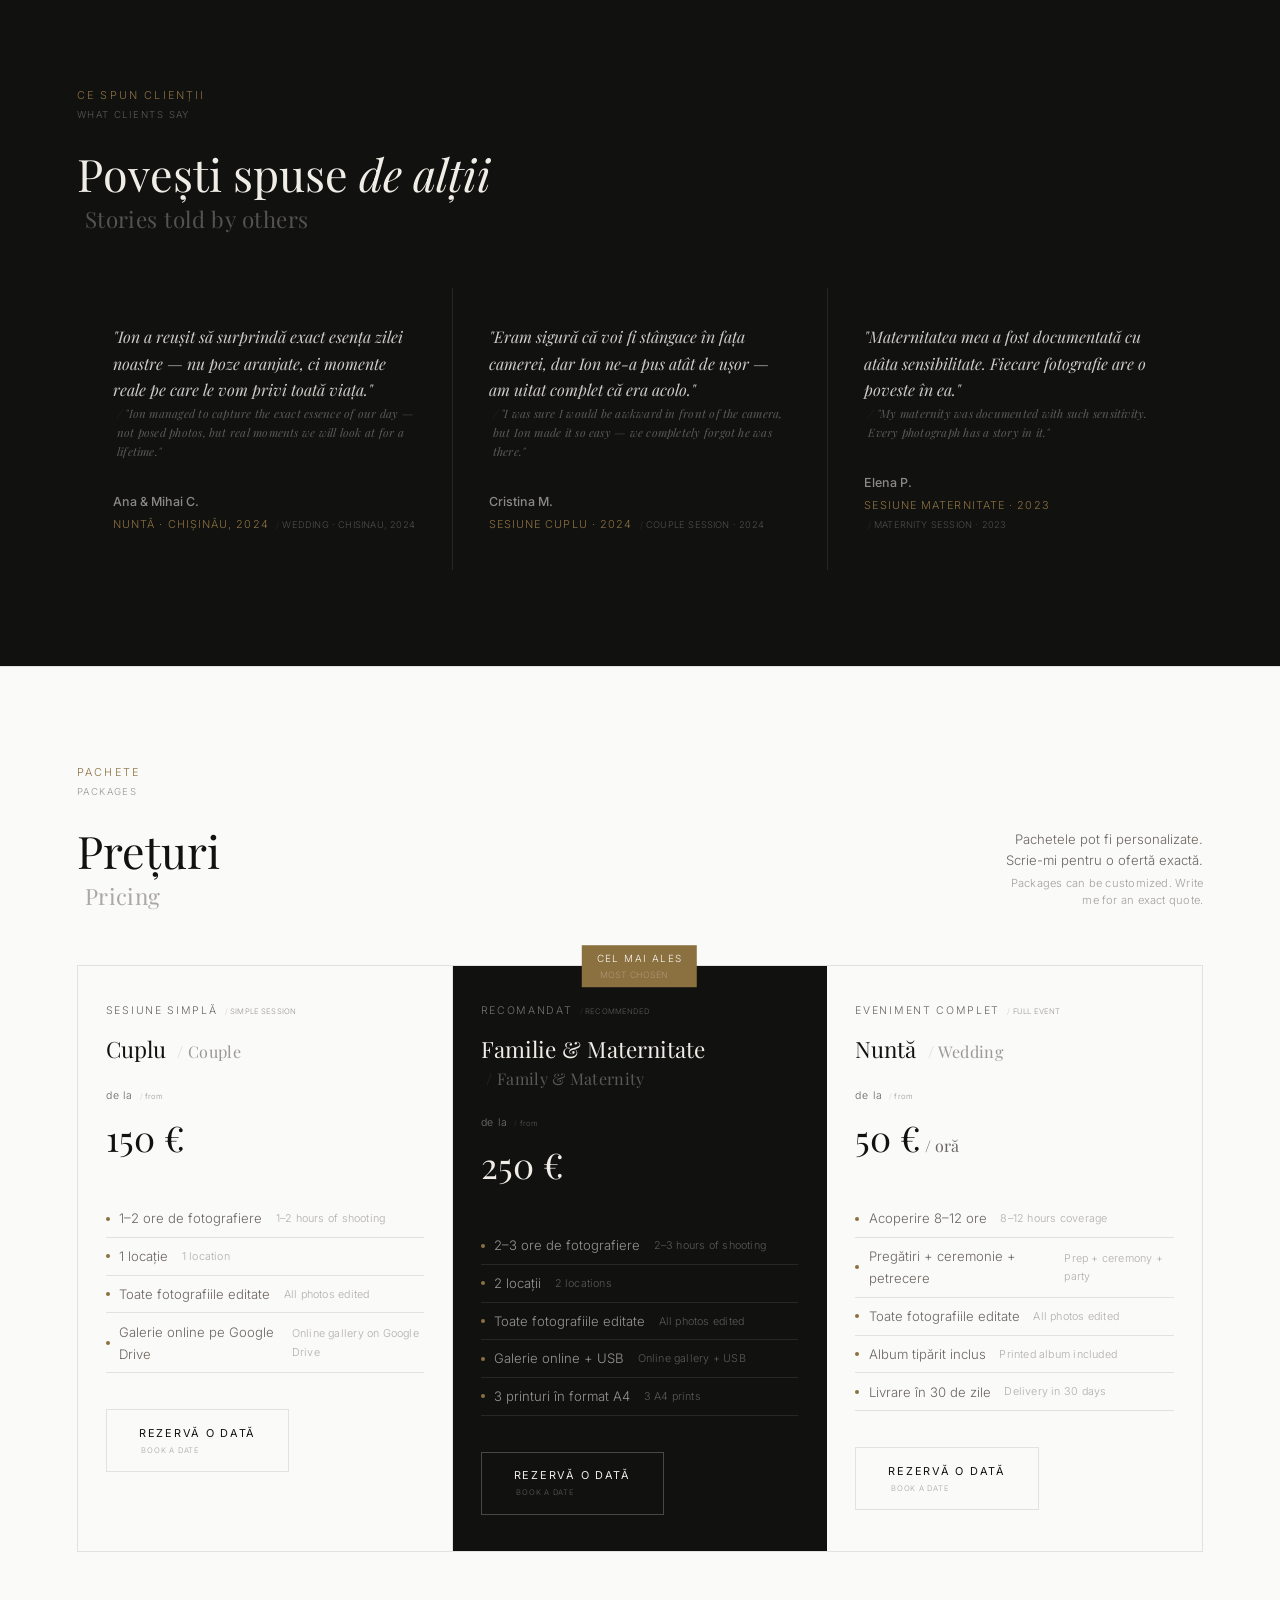
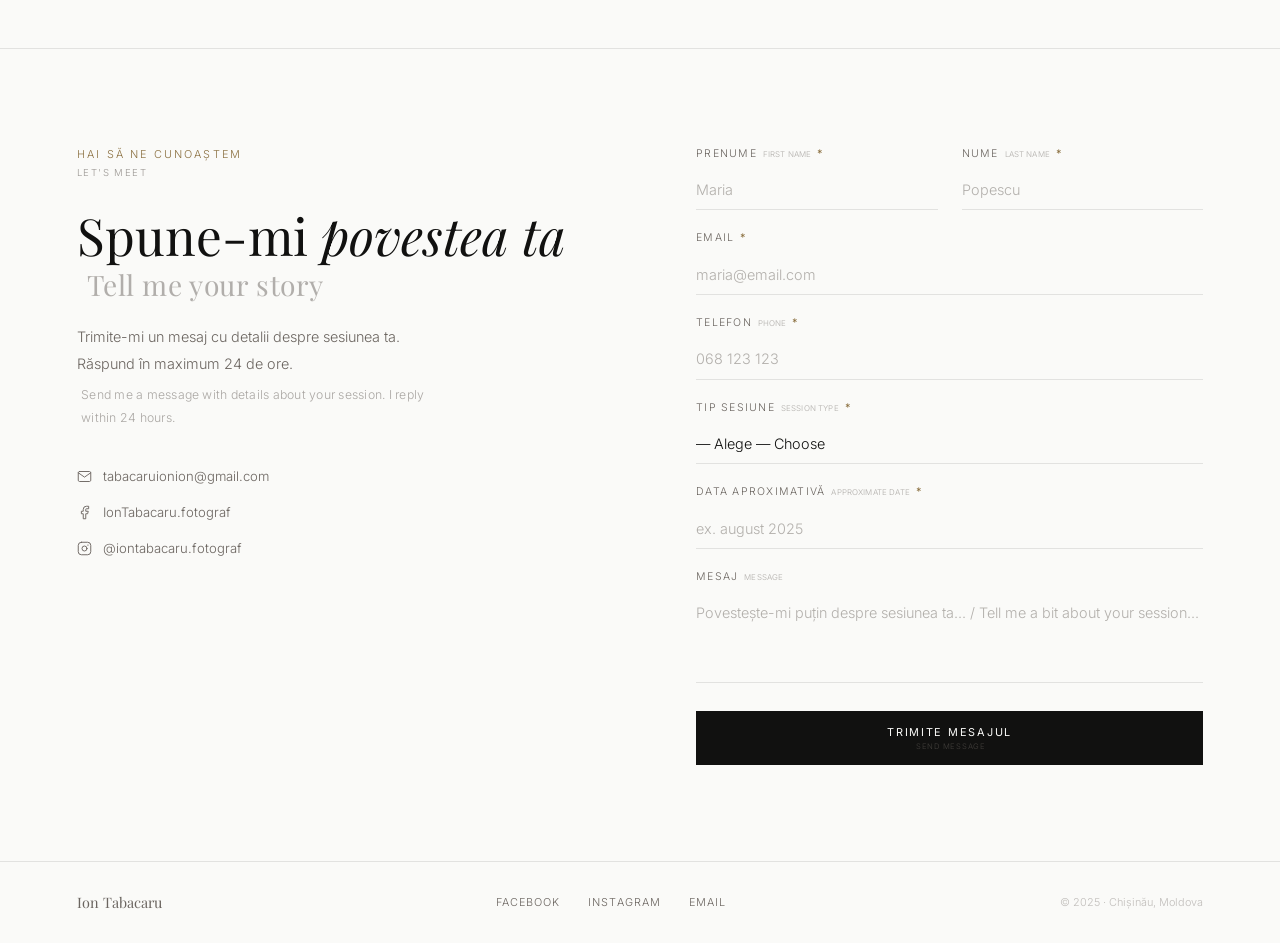
==== commit bf9f5bec: "Update index.html" ====
--- a/index.html
+++ b/index.html
@@ -55,10 +55,10 @@
   <nav class="nav" id="nav">
     <a href="#" class="nav-logo">Ion Tabacaru</a>
     <ul class="nav-links" id="navLinks">
-      <li><a href="#despre">Despre</a></li>
-      <li><a href="#lucrari">Lucrări</a></li>
-      <li><a href="#preturi">Prețuri</a></li>
-      <li><a href="#contact">Contact</a></li>
+      <li><a href="#despre">Despre <span class="lang-en">About</span></a></li>
+      <li><a href="#lucrari">Lucrări <span class="lang-en">Work</span></a></li>
+      <li><a href="#preturi">Prețuri <span class="lang-en">Pricing</span></a></li>
+      <li><a href="#contact">Contact <span class="lang-en">Contact</span></a></li>
     </ul>
     <a href="https://instagram.com/iontabacaru.fotograf/" class="nav-insta" target="_blank" rel="noopener">
       <svg viewBox="0 0 24 24" fill="none" stroke="currentColor" stroke-width="1.5" stroke-linecap="round" stroke-linejoin="round">
@@ -82,9 +82,9 @@
     <div class="hero-bg"></div>
     <div class="hero-overlay"></div>
     <div class="hero-content">
-      <p class="hero-tag">Fotografie de nuntă &amp; portrete</p>
-      <h1 class="hero-name">Ion Tabacaru</h1>
-      <p class="hero-city">Chișinău, Moldova</p>
+      <p class="hero-tag">Fotografie de nuntă &amp; portrete <span class="lang-en">Wedding & Portrait Photography</span></p>
+      <h1 class="hero-name">Ion Tabacaru Photography</h1>
+      <p class="hero-city">Chișinău, Moldova <span class="lang-en">Chisinau, Moldova</span></p>
     </div>
     <div class="hero-scroll" aria-hidden="true"><div class="scroll-bar"></div></div>
   </section>
@@ -92,24 +92,21 @@
   <!-- ── DESPRE ────────────────────────────────────────── -->
   <section class="about" id="despre">
     <div class="reveal">
-      <p class="eyebrow">Despre mine</p>
+      <p class="eyebrow">Despre mine <span class="lang-en">About me</span></p>
       <blockquote class="about-quote">
         "Fotografiile sunt ca un buton de pauză pentru momentele efemere ale vieții."
+        <span class="lang-en">"Photographs are like a pause button for the fleeting moments of life."</span>
       </blockquote>
       <div class="about-body">
-        <p>Nu sunt genul de fotograf care îți spune exact unde să stai sau cum să zâmbești. Cred că cele mai frumoase imagini se nasc din libertate — din mișcare, râs și conexiune autentică.</p>
-        <p>Te voi ghida subtil pe parcurs, dar în rest mă voi face cât mai invizibil posibil, pentru ca tu să fii 100% prezent în momentul tău.</p>
+        <p>Nu sunt genul de fotograf care îți spune exact unde să stai sau cum să zâmbești. Cred că cele mai frumoase imagini se nasc din libertate — din mișcare, râs și conexiune autentică. <span class="lang-en">I'm not the type of photographer who tells you exactly where to stand or how to smile. I believe the most beautiful images are born from freedom — from movement, laughter and authentic connection.</span></p>
+        <p>Te voi ghida subtil pe parcurs, dar în rest mă voi face cât mai invizibil posibil, pentru ca tu să fii 100% prezent în momentul tău. <span class="lang-en">I will guide you subtly throughout, but otherwise I will make myself as invisible as possible, so that you can be 100% present in your moment.</span></p>
       </div>
     </div>
     <div class="about-photo-wrap reveal" style="transition-delay:.15s;">
-      <!--
-        ★ ÎNLOCUIEȘTE div-ul de mai jos cu:
-        <img src="photos/ion.jpg" alt="Ion Tabacaru" class="about-photo">
-      -->
       <div class="about-photo"></div>
       <div class="about-badge">
-        <div class="badge-num">7+</div>
-        <div class="badge-text">ani de fotografii care contează</div>
+        <div class="badge-num">4</div>
+        <div class="badge-text">ani de fotografii care contează <span class="lang-en">years of meaningful photography</span></div>
       </div>
     </div>
   </section>
@@ -118,47 +115,46 @@
   <section class="gallery" id="lucrari">
     <div class="gallery-head reveal">
       <div>
-        <p class="eyebrow">Portofoliu</p>
-        <h2 class="section-title">Lucrări selectate</h2>
+        <p class="eyebrow">Portofoliu <span class="lang-en">Portfolio</span></p>
+        <h2 class="section-title">Lucrări selectate <span class="lang-en">Selected Work</span></h2>
       </div>
       <ul class="gallery-filters" role="list">
-        <li><button class="active" data-cat="all">Toate</button></li>
-        <li><button data-cat="nunta">Nuntă</button></li>
-        <li><button data-cat="cuplu">Cuplu</button></li>
-        <li><button data-cat="familie">Familie</button></li>
-        <li><button data-cat="portret">Portret</button></li>
+        <li><button class="active" data-cat="all">Toate <span class="lang-en">All</span></button></li>
+        <li><button data-cat="nunta">Nuntă <span class="lang-en">Wedding</span></button></li>
+        <li><button data-cat="cuplu">Cuplu <span class="lang-en">Couple</span></button></li>
+        <li><button data-cat="familie">Familie <span class="lang-en">Family</span></button></li>
+        <li><button data-cat="portret">Portret <span class="lang-en">Portrait</span></button></li>
       </ul>
     </div>
 
-    <!-- Pozele sunt injectate dinamic de gallery.js din data/gallery.json -->
     <div class="gallery-grid" id="gallery" aria-label="Galerie foto"></div>
 
     <div class="gallery-foot reveal">
-      <a href="#contact" class="btn btn-outline">Discutăm despre sesiunea ta</a>
+      <a href="#contact" class="btn btn-outline">Discutăm despre sesiunea ta <span class="lang-en">Let's talk about your session</span></a>
     </div>
   </section>
 
   <!-- ── TESTIMONIALE ──────────────────────────────────── -->
   <section class="testimonials">
     <div class="reveal">
-      <p class="eyebrow">Ce spun clienții</p>
-      <h2 class="section-title">Povești spuse <em>de alții</em></h2>
+      <p class="eyebrow">Ce spun clienții <span class="lang-en">What clients say</span></p>
+      <h2 class="section-title">Povești spuse <em>de alții</em> <span class="lang-en">Stories told by others</span></h2>
     </div>
     <div class="testi-grid reveal-stagger">
       <div class="testi">
-        <p class="testi-quote">"Ion a reușit să surprindă exact esența zilei noastre — nu poze aranjate, ci momente reale pe care le vom privi toată viața."</p>
+        <p class="testi-quote">"Ion a reușit să surprindă exact esența zilei noastre — nu poze aranjate, ci momente reale pe care le vom privi toată viața." <span class="lang-en">"Ion managed to capture the exact essence of our day — not posed photos, but real moments we will look at for a lifetime."</span></p>
         <p class="testi-name">Ana &amp; Mihai C.</p>
-        <p class="testi-detail">Nuntă · Chișinău, 2024</p>
+        <p class="testi-detail">Nuntă · Chișinău, 2024 <span class="lang-en">Wedding · Chisinau, 2024</span></p>
       </div>
       <div class="testi">
-        <p class="testi-quote">"Eram sigură că voi fi stângace în fața camerei, dar Ion ne-a pus atât de ușor — am uitat complet că era acolo."</p>
+        <p class="testi-quote">"Eram sigură că voi fi stângace în fața camerei, dar Ion ne-a pus atât de ușor — am uitat complet că era acolo." <span class="lang-en">"I was sure I would be awkward in front of the camera, but Ion made it so easy — we completely forgot he was there."</span></p>
         <p class="testi-name">Cristina M.</p>
-        <p class="testi-detail">Sesiune cuplu · 2024</p>
+        <p class="testi-detail">Sesiune cuplu · 2024 <span class="lang-en">Couple session · 2024</span></p>
       </div>
       <div class="testi">
-        <p class="testi-quote">"Maternitatea mea a fost documentată cu atâta sensibilitate. Fiecare fotografie are o poveste în ea."</p>
+        <p class="testi-quote">"Maternitatea mea a fost documentată cu atâta sensibilitate. Fiecare fotografie are o poveste în ea." <span class="lang-en">"My maternity was documented with such sensitivity. Every photograph has a story in it."</span></p>
         <p class="testi-name">Elena P.</p>
-        <p class="testi-detail">Sesiune maternitate · 2023</p>
+        <p class="testi-detail">Sesiune maternitate · 2023 <span class="lang-en">Maternity session · 2023</span></p>
       </div>
     </div>
   </section>
@@ -167,53 +163,53 @@
   <section class="pricing" id="preturi">
     <div class="pricing-head reveal">
       <div>
-        <p class="eyebrow">Pachete</p>
-        <h2 class="section-title">Prețuri</h2>
-      </div>
-      <p class="pricing-note">Pachetele pot fi personalizate. Scrie-mi pentru o ofertă exactă.</p>
+        <p class="eyebrow">Pachete <span class="lang-en">Packages</span></p>
+        <h2 class="section-title">Prețuri <span class="lang-en">Pricing</span></h2>
+      </div>
+      <p class="pricing-note">Pachetele pot fi personalizate. Scrie-mi pentru o ofertă exactă. <span class="lang-en">Packages can be customized. Write me for an exact quote.</span></p>
     </div>
     <div class="pricing-grid reveal-stagger">
       <div class="p-card">
-        <p class="p-type">Sesiune simplă</p>
-        <h3 class="p-name">Portret &amp; Cuplu</h3>
-        <p class="p-from">de la</p>
+        <p class="p-type">Sesiune simplă <span class="lang-en">Simple Session</span></p>
+        <h3 class="p-name">Cuplu <span class="lang-en">Couple</span></h3>
+        <p class="p-from">de la <span class="lang-en">from</span></p>
         <p class="p-price">150 €</p>
         <ul class="p-list">
-          <li>1–2 ore de fotografiere</li>
-          <li>1 locație</li>
-          <li>40+ fotografii editate</li>
-          <li>Galerie online privată</li>
+          <li>1–2 ore de fotografiere <span class="lang-en">1–2 hours of shooting</span></li>
+          <li>1 locație <span class="lang-en">1 location</span></li>
+          <li>Toate fotografiile editate <span class="lang-en">All photos edited</span></li>
+          <li>Galerie online pe Google Drive <span class="lang-en">Online gallery on Google Drive</span></li>
         </ul>
-        <a href="#contact" class="btn btn-outline">Rezervă o dată</a>
+        <a href="#contact" class="btn btn-outline">Rezervă o dată <span class="lang-en">Book a date</span></a>
       </div>
       <div class="p-card featured">
-        <span class="featured-badge">Cel mai ales</span>
-        <p class="p-type">Recomandat</p>
-        <h3 class="p-name">Familie &amp; Maternitate</h3>
-        <p class="p-from">de la</p>
+        <span class="featured-badge">Cel mai ales <span class="lang-en">Most chosen</span></span>
+        <p class="p-type">Recomandat <span class="lang-en">Recommended</span></p>
+        <h3 class="p-name">Familie &amp; Maternitate <span class="lang-en">Family & Maternity</span></h3>
+        <p class="p-from">de la <span class="lang-en">from</span></p>
         <p class="p-price">250 €</p>
         <ul class="p-list">
-          <li>2–3 ore de fotografiere</li>
-          <li>2 locații</li>
-          <li>80+ fotografii editate</li>
-          <li>Galerie online + USB</li>
-          <li>3 printuri în format A4</li>
+          <li>2–3 ore de fotografiere <span class="lang-en">2–3 hours of shooting</span></li>
+          <li>2 locații <span class="lang-en">2 locations</span></li>
+          <li>Toate fotografiile editate <span class="lang-en">All photos edited</span></li>
+          <li>Galerie online + USB <span class="lang-en">Online gallery + USB</span></li>
+          <li>3 printuri în format A4 <span class="lang-en">3 A4 prints</span></li>
         </ul>
-        <a href="#contact" class="btn btn-ghost-light">Rezervă o dată</a>
+        <a href="#contact" class="btn btn-ghost-light">Rezervă o dată <span class="lang-en">Book a date</span></a>
       </div>
       <div class="p-card">
-        <p class="p-type">Eveniment complet</p>
-        <h3 class="p-name">Nuntă</h3>
-        <p class="p-from">de la</p>
-        <p class="p-price">900 €</p>
+        <p class="p-type">Eveniment complet <span class="lang-en">Full Event</span></p>
+        <h3 class="p-name">Nuntă <span class="lang-en">Wedding</span></h3>
+        <p class="p-from">de la <span class="lang-en">from</span></p>
+        <p class="p-price">50 €<span style="font-size:1rem; color:var(--muted);"> / oră</span></p>
         <ul class="p-list">
-          <li>Acoperire 8–12 ore</li>
-          <li>Pregătiri + ceremonie + petrecere</li>
-          <li>400+ fotografii editate</li>
-          <li>Album tipărit inclus</li>
-          <li>Livrare în 30 de zile</li>
+          <li>Acoperire 8–12 ore <span class="lang-en">8–12 hours coverage</span></li>
+          <li>Pregătiri + ceremonie + petrecere <span class="lang-en">Prep + ceremony + party</span></li>
+          <li>Toate fotografiile editate <span class="lang-en">All photos edited</span></li>
+          <li>Album tipărit inclus <span class="lang-en">Printed album included</span></li>
+          <li>Livrare în 30 de zile <span class="lang-en">Delivery in 30 days</span></li>
         </ul>
-        <a href="#contact" class="btn btn-outline">Rezervă o dată</a>
+        <a href="#contact" class="btn btn-outline">Rezervă o dată <span class="lang-en">Book a date</span></a>
       </div>
     </div>
   </section>
@@ -221,9 +217,9 @@
   <!-- ── CONTACT ───────────────────────────────────────── -->
   <section class="contact" id="contact">
     <div class="reveal">
-      <p class="eyebrow">Hai să ne cunoaștem</p>
-      <h2 class="contact-title">Spune-mi <em>povestea ta</em></h2>
-      <p class="contact-body">Trimite-mi un mesaj cu detalii despre sesiunea ta. Răspund în maximum 24 de ore.</p>
+      <p class="eyebrow">Hai să ne cunoaștem <span class="lang-en">Let's meet</span></p>
+      <h2 class="contact-title">Spune-mi <em>povestea ta</em> <span class="lang-en">Tell me your story</span></h2>
+      <p class="contact-body">Trimite-mi un mesaj cu detalii despre sesiunea ta. Răspund în maximum 24 de ore. <span class="lang-en">Send me a message with details about your session. I reply within 24 hours.</span></p>
       <a href="mailto:tabacaruionion@gmail.com" class="contact-row">
         <svg viewBox="0 0 24 24" fill="none" stroke="currentColor" stroke-width="1.5" stroke-linecap="round">
           <path d="M4 4h16c1.1 0 2 .9 2 2v12c0 1.1-.9 2-2 2H4c-1.1 0-2-.9-2-2V6c0-1.1.9-2 2-2z"/>
@@ -247,7 +243,6 @@
       </a>
     </div>
 
-    <!-- Formular cu Netlify Forms integrat -->
     <form id="contactForm" class="reveal" name="contact" method="POST"
           data-netlify="true" data-netlify-honeypot="bot-field"
           style="transition-delay:.15s;">
@@ -256,39 +251,43 @@
 
       <div class="form-row">
         <div class="form-group">
-          <label class="form-label" for="fname">Prenume</label>
+          <label class="form-label" for="fname">Prenume <span class="lang-en">First name</span> <span class="req">*</span></label>
           <input class="form-input" type="text" id="fname" name="fname" placeholder="Maria" required>
         </div>
         <div class="form-group">
-          <label class="form-label" for="lname">Nume</label>
+          <label class="form-label" for="lname">Nume <span class="lang-en">Last name</span> <span class="req">*</span></label>
           <input class="form-input" type="text" id="lname" name="lname" placeholder="Popescu" required>
         </div>
       </div>
       <div class="form-group">
-        <label class="form-label" for="email">Email</label>
+        <label class="form-label" for="email">Email <span class="req">*</span></label>
         <input class="form-input" type="email" id="email" name="email" placeholder="maria@email.com" required>
       </div>
       <div class="form-group">
-        <label class="form-label" for="service">Tip sesiune</label>
-        <select class="form-select" id="service" name="service">
-          <option value="">— Alege —</option>
-          <option>Nuntă</option>
-          <option>Cerere în căsătorie</option>
-          <option>Cuplu &amp; Logodnă</option>
-          <option>Familie &amp; Maternitate</option>
-          <option>Portret</option>
+        <label class="form-label" for="phone">Telefon <span class="lang-en">Phone</span> <span class="req">*</span></label>
+        <input class="form-input" type="tel" id="phone" name="phone" placeholder="068 123 123" pattern="[0-9]{3} [0-9]{3} [0-9]{3}" required>
+      </div>
+      <div class="form-group">
+        <label class="form-label" for="service">Tip sesiune <span class="lang-en">Session type</span> <span class="req">*</span></label>
+        <select class="form-select" id="service" name="service" required>
+          <option value="">— Alege — <span class="lang-en">Choose</span></option>
+          <option>Nuntă <span class="lang-en">Wedding</span></option>
+          <option>Cerere în căsătorie <span class="lang-en">Proposal</span></option>
+          <option>Cuplu &amp; Logodnă <span class="lang-en">Couple & Engagement</span></option>
+          <option>Familie &amp; Maternitate <span class="lang-en">Family & Maternity</span></option>
+          <option>Portret <span class="lang-en">Portrait</span></option>
         </select>
       </div>
       <div class="form-group">
-        <label class="form-label" for="date">Data aproximativă</label>
-        <input class="form-input" type="text" id="date" name="date" placeholder="ex. august 2025">
-      </div>
-      <div class="form-group">
-        <label class="form-label" for="msg">Mesaj</label>
-        <textarea class="form-textarea" id="msg" name="msg" placeholder="Povestește-mi puțin despre sesiunea ta..."></textarea>
-      </div>
-      <button type="submit" class="btn btn-dark btn-full">Trimite mesajul</button>
-      <p id="formMsg" class="form-success" aria-live="polite">Mesajul a fost trimis. Revin în curând!</p>
+        <label class="form-label" for="date">Data aproximativă <span class="lang-en">Approximate date</span> <span class="req">*</span></label>
+        <input class="form-input" type="text" id="date" name="date" placeholder="ex. august 2025" required>
+      </div>
+      <div class="form-group">
+        <label class="form-label" for="msg">Mesaj <span class="lang-en">Message</span></label>
+        <textarea class="form-textarea" id="msg" name="msg" placeholder="Povestește-mi puțin despre sesiunea ta... / Tell me a bit about your session..."></textarea>
+      </div>
+      <button type="submit" class="btn btn-dark btn-full">Trimite mesajul <span class="lang-en">Send message</span></button>
+      <p id="formMsg" class="form-success" aria-live="polite">Mesajul a fost trimis. Revin în curând! <span class="lang-en">Message sent. I'll get back to you soon!</span></p>
     </form>
   </section>
 
--- a/css/style.css
+++ b/css/style.css
@@ -24,6 +24,169 @@
 a { color: inherit; text-decoration: none; }
 button { font-family: 'Inter', sans-serif; cursor: pointer; }
 ul { list-style: none; }
+
+/* ── BILINGV ─────────────────────────────────── */
+.lang-en {
+  display: inline-block;
+  font-size: 0.72em;
+  color: var(--muted);
+  opacity: 0.65;
+  font-weight: 300;
+  letter-spacing: 0.02em;
+  margin-left: 0.35em;
+}
+.lang-en::before {
+  content: "/ ";
+  opacity: 0.4;
+}
+/* Pe fundal închis, ajustează culoarea */
+.testimonials .lang-en,
+.p-card.featured .lang-en,
+.hero-content .lang-en {
+  color: rgba(240,236,230,0.55);
+  opacity: 0.6;
+}
+/* Eyebrow — engleza pe linie nouă, mai mică */
+.eyebrow .lang-en {
+  display: block;
+  margin-left: 0;
+  margin-top: 0.15rem;
+  font-size: 0.6rem;
+  letter-spacing: 0.15em;
+}
+.eyebrow .lang-en::before { content: none; }
+/* Blockquote — engleza pe linie nouă */
+.about-quote .lang-en {
+  display: block;
+  margin-top: 0.75rem;
+  font-size: 0.75em;
+  opacity: 0.5;
+}
+.about-quote .lang-en::before { content: none; }
+/* Contact title — engleza pe linie nouă */
+.contact-title .lang-en {
+  display: block;
+  margin-top: 0.3rem;
+  font-size: 0.55em;
+  opacity: 0.5;
+}
+.contact-title .lang-en::before { content: none; }
+/* Section title — engleza pe linie nouă */
+.section-title .lang-en {
+  display: block;
+  margin-top: 0.3rem;
+  font-size: 0.5em;
+  opacity: 0.55;
+}
+.section-title .lang-en::before { content: none; }
+/* Nav links — engleza mai subtilă */
+.nav-links a .lang-en {
+  font-size: 0.55rem;
+  display: block;
+  margin-left: 0;
+  margin-top: 0.05rem;
+  letter-spacing: 0.08em;
+  text-transform: uppercase;
+}
+.nav-links a .lang-en::before { content: none; }
+/* Hero tag & city — engleza pe linie nouă */
+.hero-tag .lang-en,
+.hero-city .lang-en {
+  display: block;
+  margin-left: 0;
+  margin-top: 0.2rem;
+  font-size: 0.75em;
+  letter-spacing: 0.15em;
+  opacity: 0.45;
+}
+.hero-tag .lang-en::before,
+.hero-city .lang-en::before { content: none; }
+/* Pricing note — engleza pe linie nouă */
+.pricing-note .lang-en {
+  display: block;
+  margin-top: 0.3rem;
+  font-size: 0.85em;
+  opacity: 0.6;
+}
+.pricing-note .lang-en::before { content: none; }
+/* Testimonial detail — engleza inline */
+.testi-detail .lang-en {
+  font-size: 0.85em;
+  opacity: 0.5;
+}
+/* Gallery filters — engleza pe linie nouă */
+.gallery-filters button .lang-en {
+  display: block;
+  font-size: 0.55rem;
+  margin-left: 0;
+  margin-top: 0.1rem;
+  letter-spacing: 0.08em;
+  opacity: 0.5;
+}
+.gallery-filters button .lang-en::before { content: none; }
+/* Buttons — engleza pe linie nouă */
+.btn .lang-en {
+  display: block;
+  font-size: 0.7em;
+  margin-top: 0.15rem;
+  opacity: 0.55;
+  letter-spacing: 0.1em;
+}
+.btn .lang-en::before { content: none; }
+/* Badge text — engleza pe linie nouă */
+.badge-text .lang-en {
+  display: block;
+  margin-top: 0.15rem;
+  font-size: 0.6rem;
+  opacity: 0.5;
+}
+.badge-text .lang-en::before { content: none; }
+/* Contact body — engleza pe linie nouă */
+.contact-body .lang-en {
+  display: block;
+  margin-top: 0.4rem;
+  font-size: 0.85em;
+  opacity: 0.55;
+}
+.contact-body .lang-en::before { content: none; }
+/* Form labels — engleza inline mică */
+.form-label .lang-en {
+  font-size: 0.75em;
+  opacity: 0.5;
+  margin-left: 0.2em;
+}
+.form-label .lang-en::before { content: none; }
+/* Pricing list — engleza pe linie nouă */
+.p-list li .lang-en {
+  display: block;
+  font-size: 0.82em;
+  opacity: 0.5;
+  margin-top: 0.1rem;
+}
+.p-list li .lang-en::before { content: none; }
+/* Featured badge — engleza pe linie nouă */
+.featured-badge .lang-en {
+  display: block;
+  font-size: 0.55rem;
+  margin-top: 0.05rem;
+  opacity: 0.7;
+}
+.featured-badge .lang-en::before { content: none; }
+/* Form success — engleza pe linie nouă */
+.form-success .lang-en {
+  display: block;
+  margin-top: 0.2rem;
+  font-size: 0.9em;
+  opacity: 0.6;
+}
+.form-success .lang-en::before { content: none; }
+
+/* ── STELUȚE OBLIGATORII ────────────────────── */
+.req {
+  color: var(--accent);
+  font-weight: 500;
+  margin-left: 0.15em;
+}
 
 /* ── TYPOGRAPHY ──────────────────────────────── */
 .eyebrow {
@@ -395,4 +558,4 @@
   .gallery-grid { columns: 1; }
   .hero-name { letter-spacing: 0; }
   .gallery-filters { flex-wrap: wrap; }
-}
+}
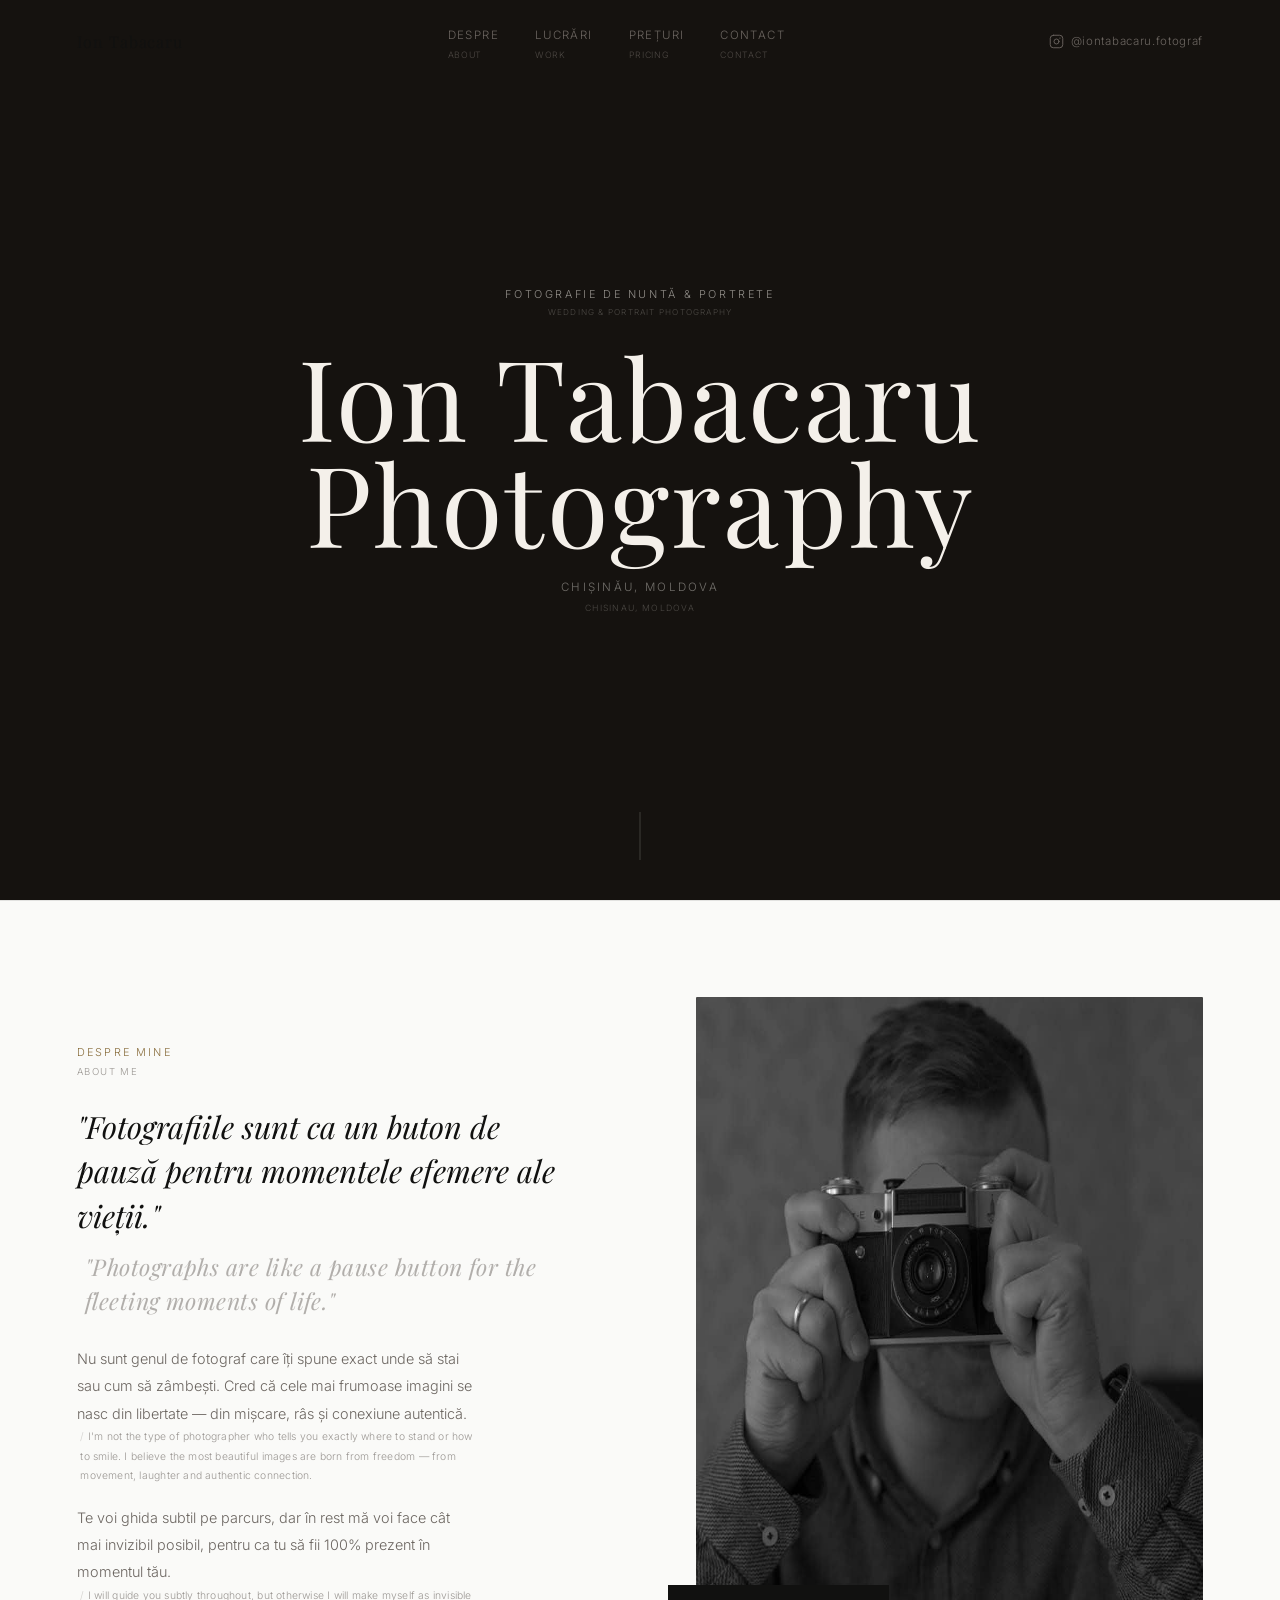
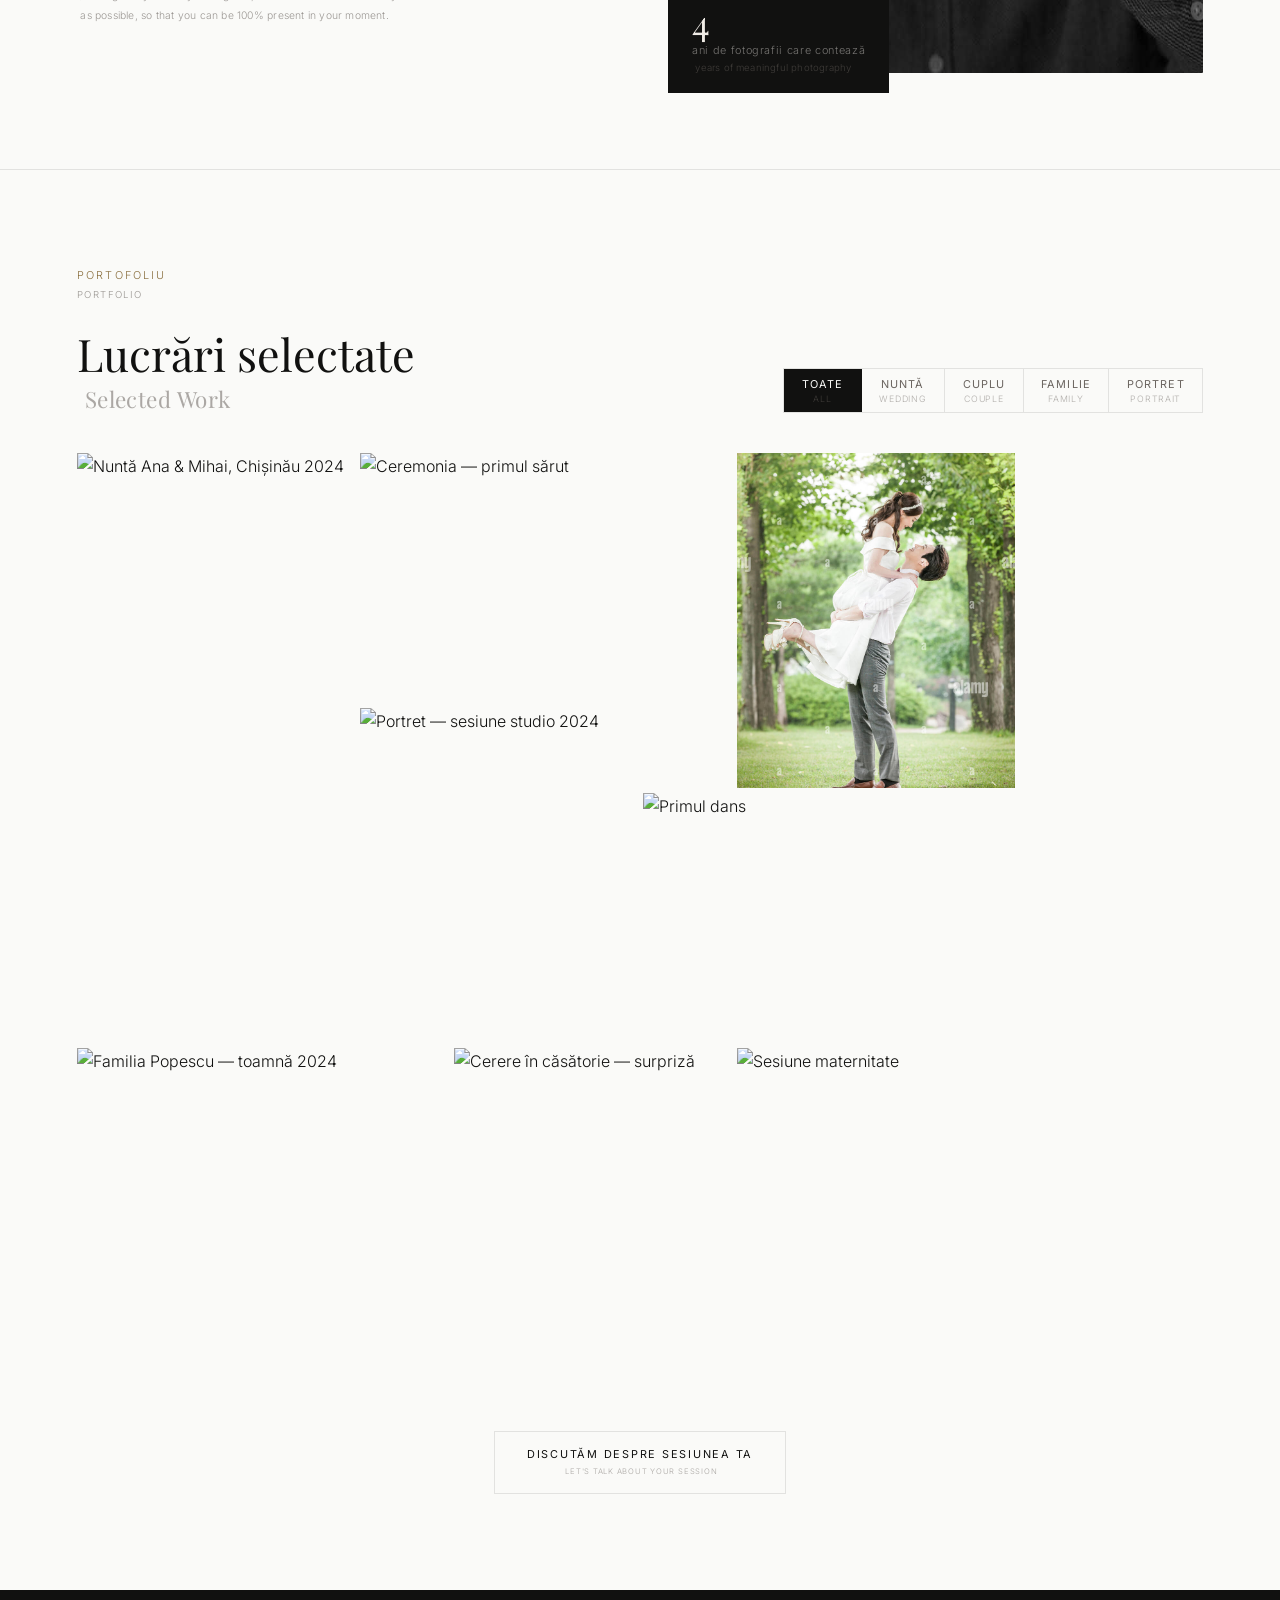
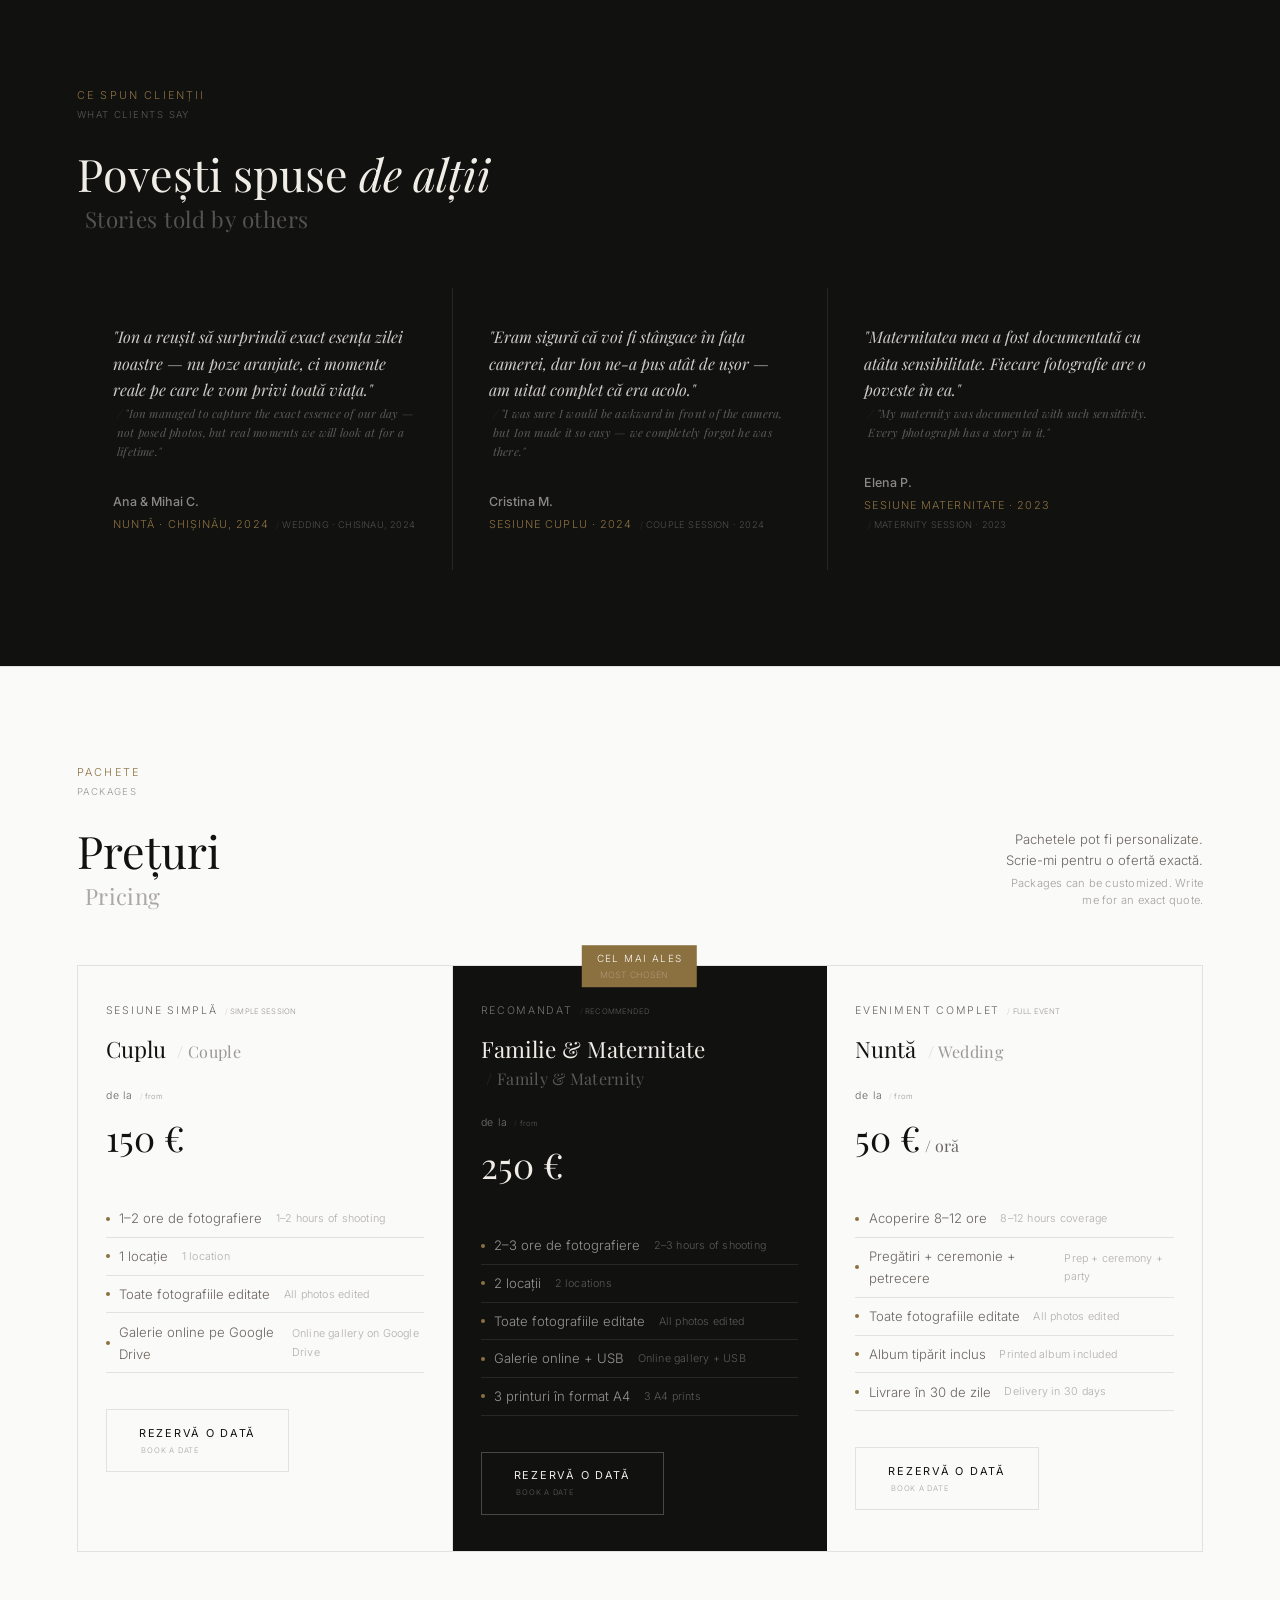
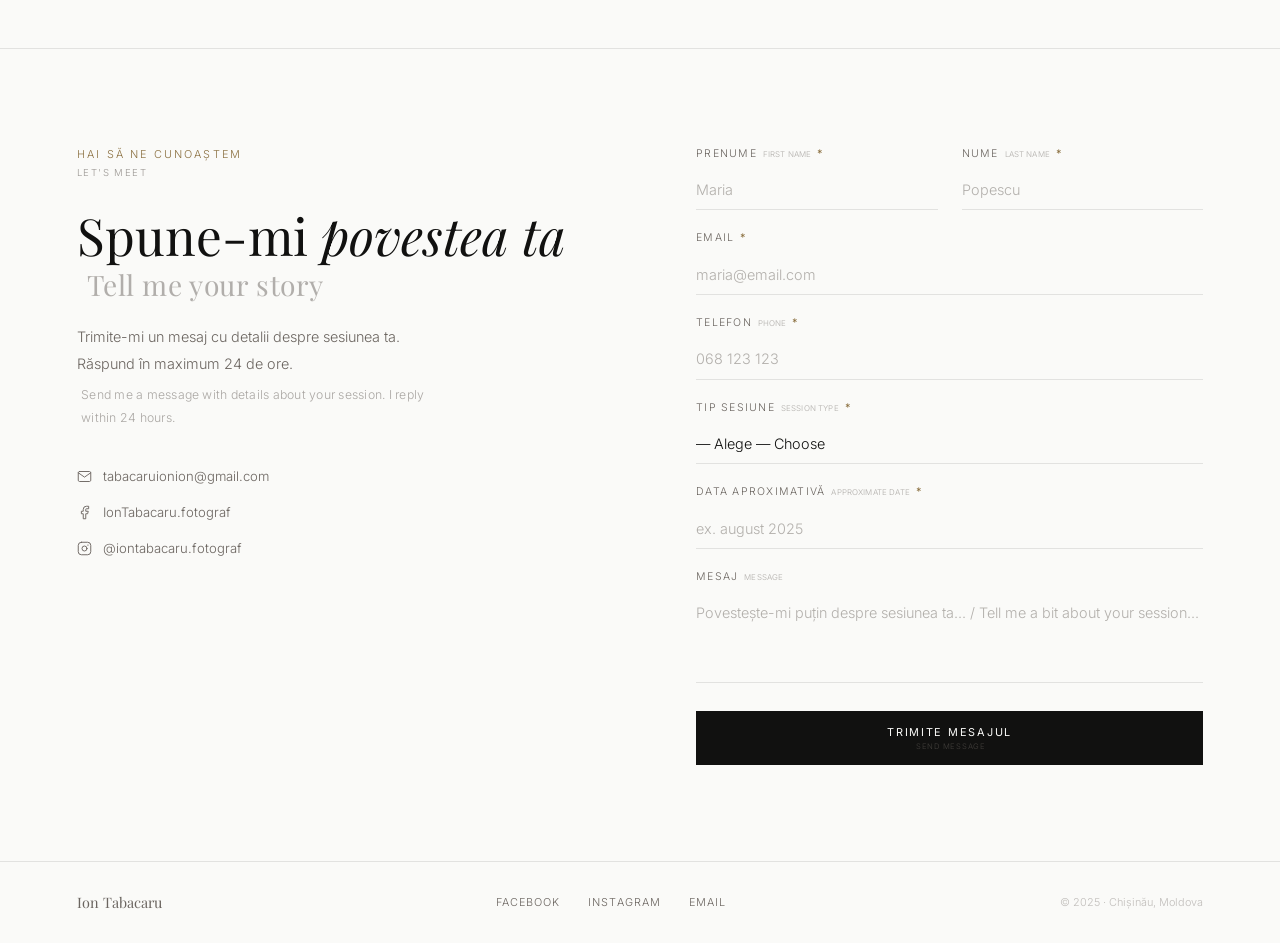
==== commit c0a11cab: "Update index.html" ====
--- a/index.html
+++ b/index.html
@@ -103,7 +103,7 @@
       </div>
     </div>
     <div class="about-photo-wrap reveal" style="transition-delay:.15s;">
-      <div class="about-photo"></div>
+      <img src="/photos/ion.jpg" alt="Ion Tabacaru" class="about-photo">
       <div class="about-badge">
         <div class="badge-num">4</div>
         <div class="badge-text">ani de fotografii care contează <span class="lang-en">years of meaningful photography</span></div>
--- a/css/style.css
+++ b/css/style.css
@@ -558,4 +558,4 @@
   .gallery-grid { columns: 1; }
   .hero-name { letter-spacing: 0; }
   .gallery-filters { flex-wrap: wrap; }
-}+}
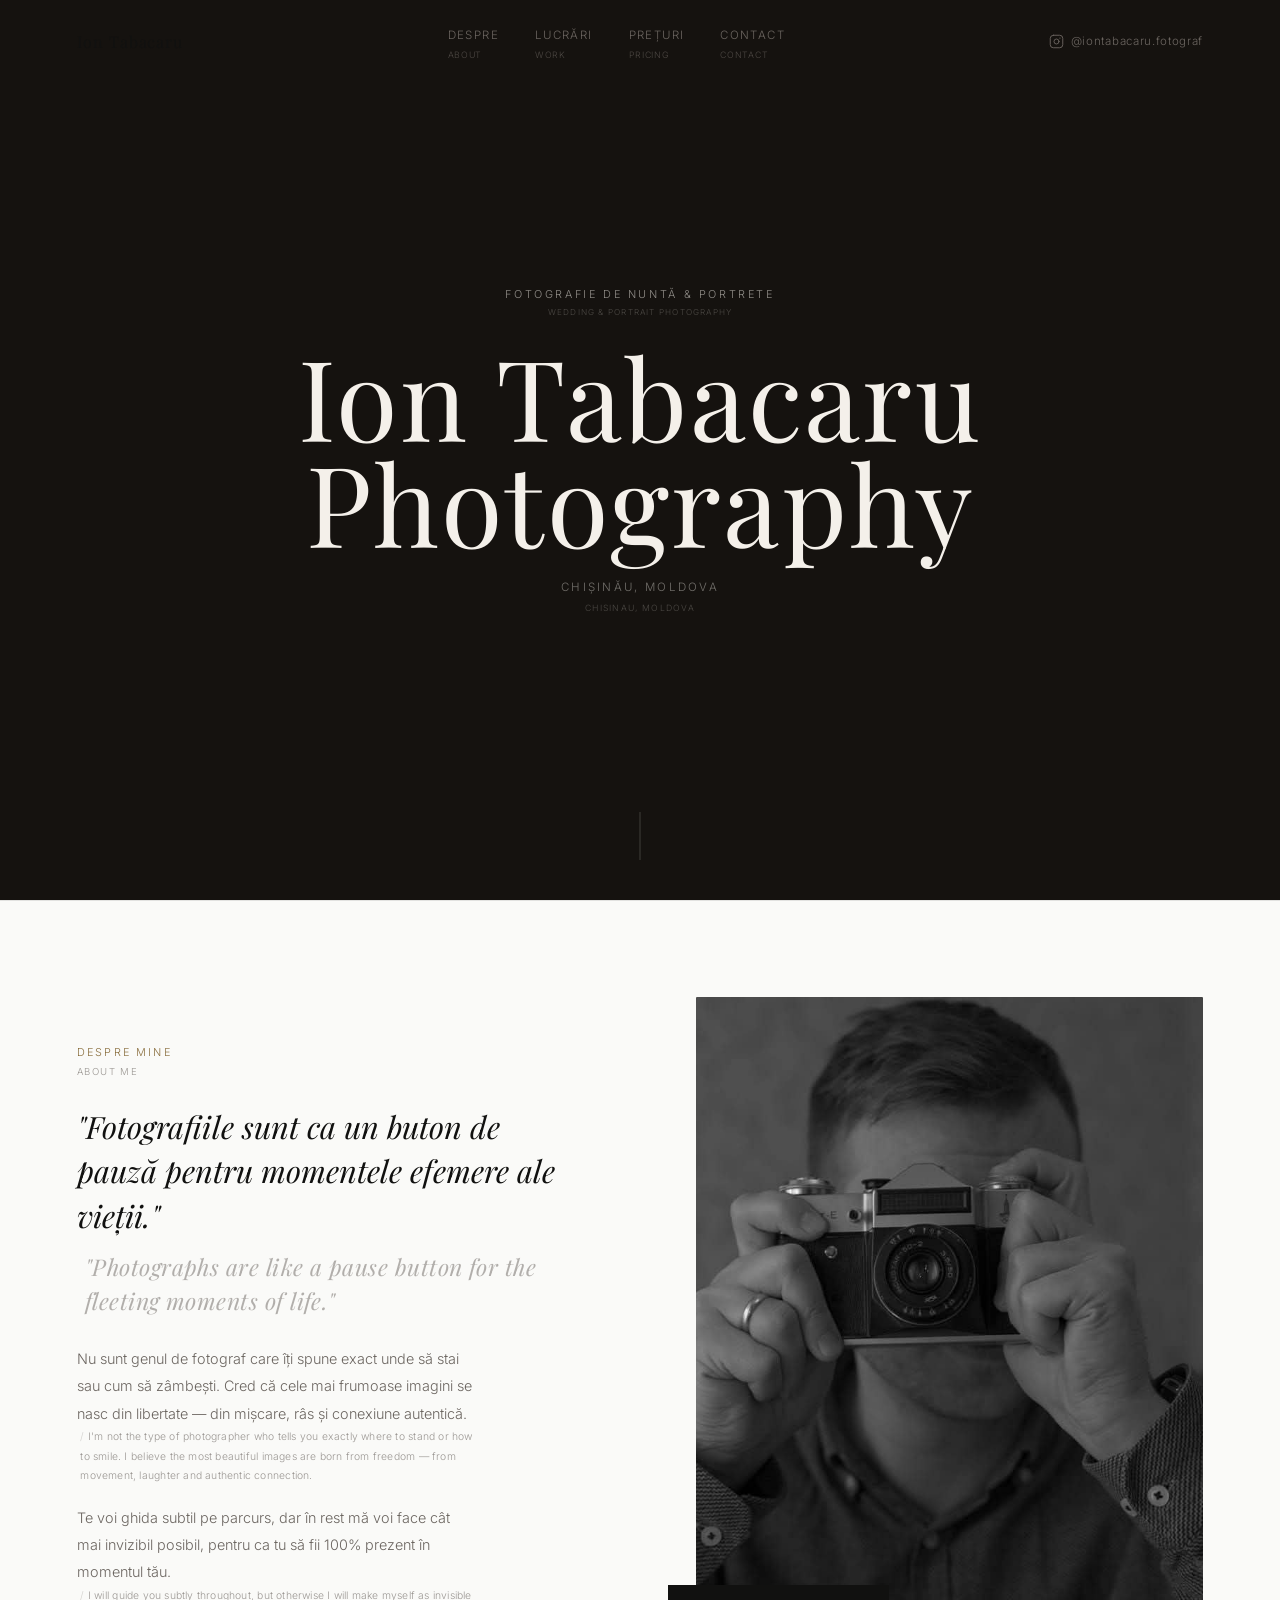
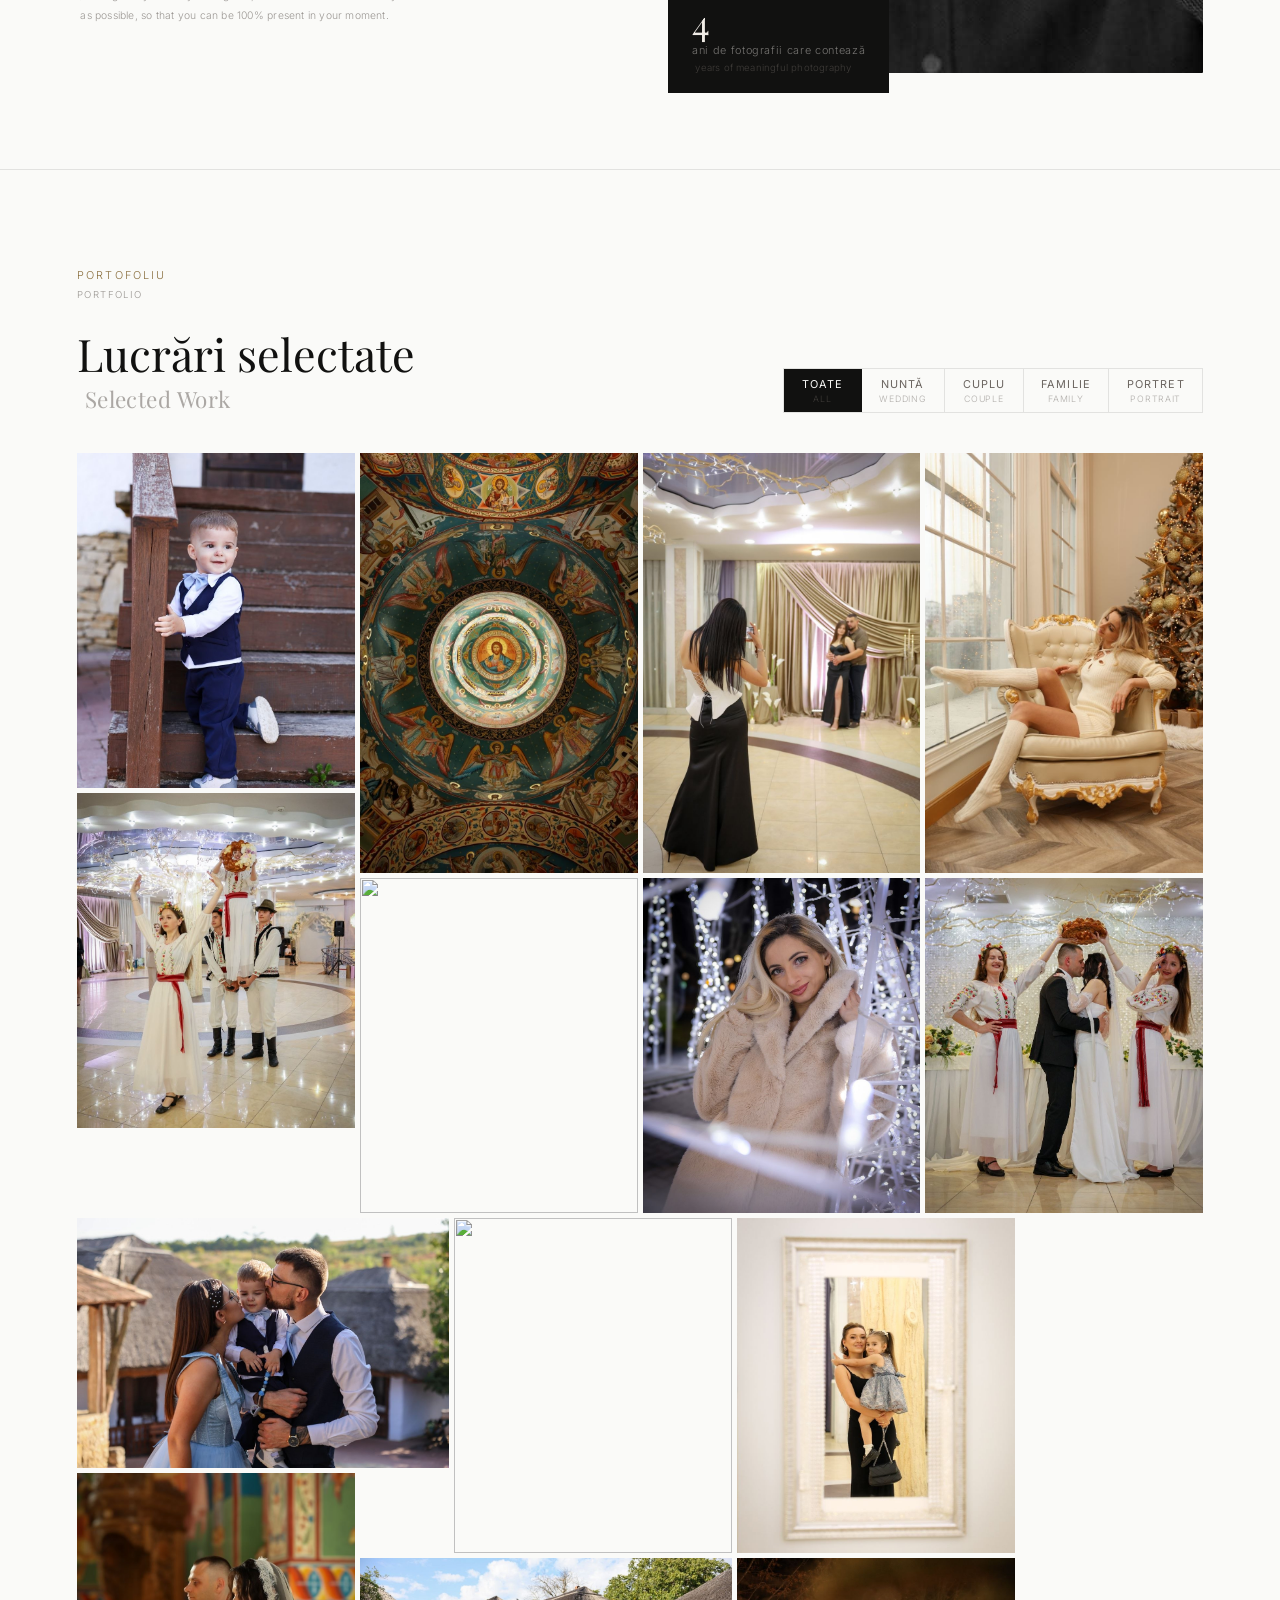
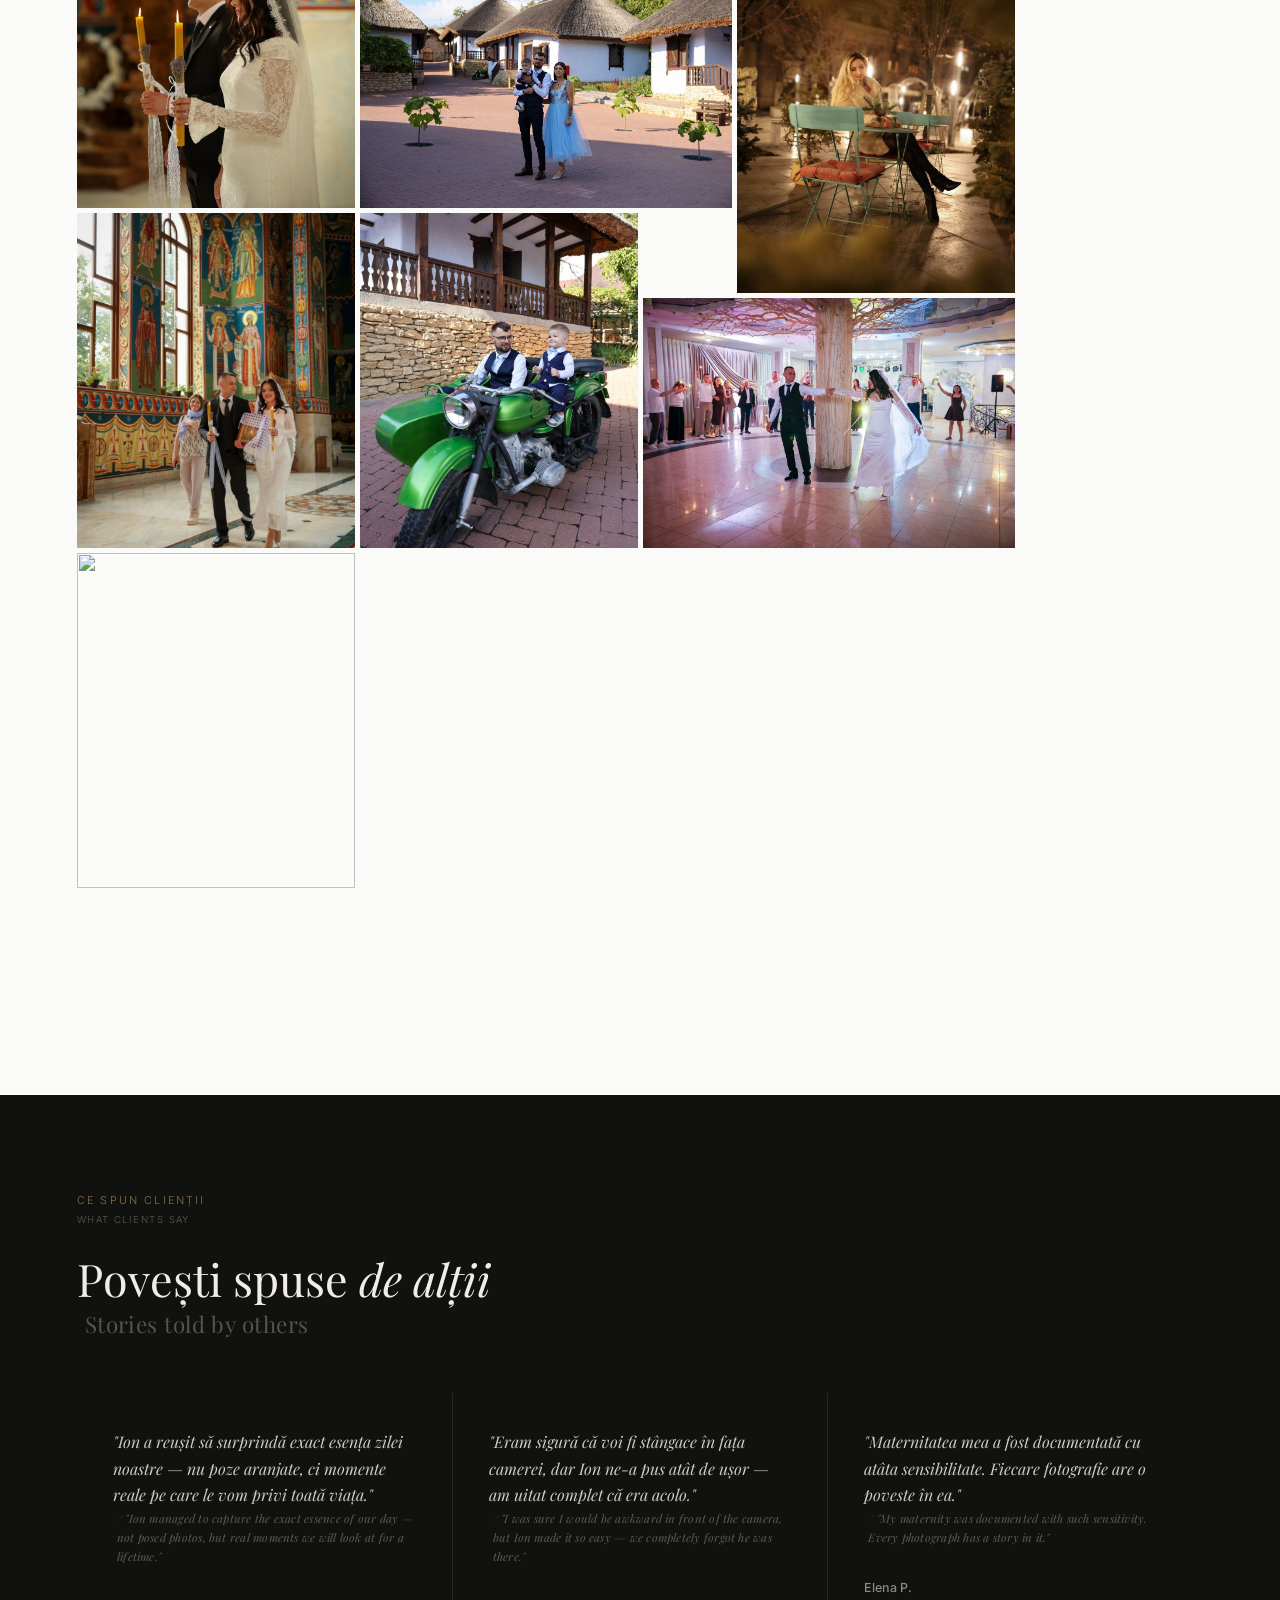
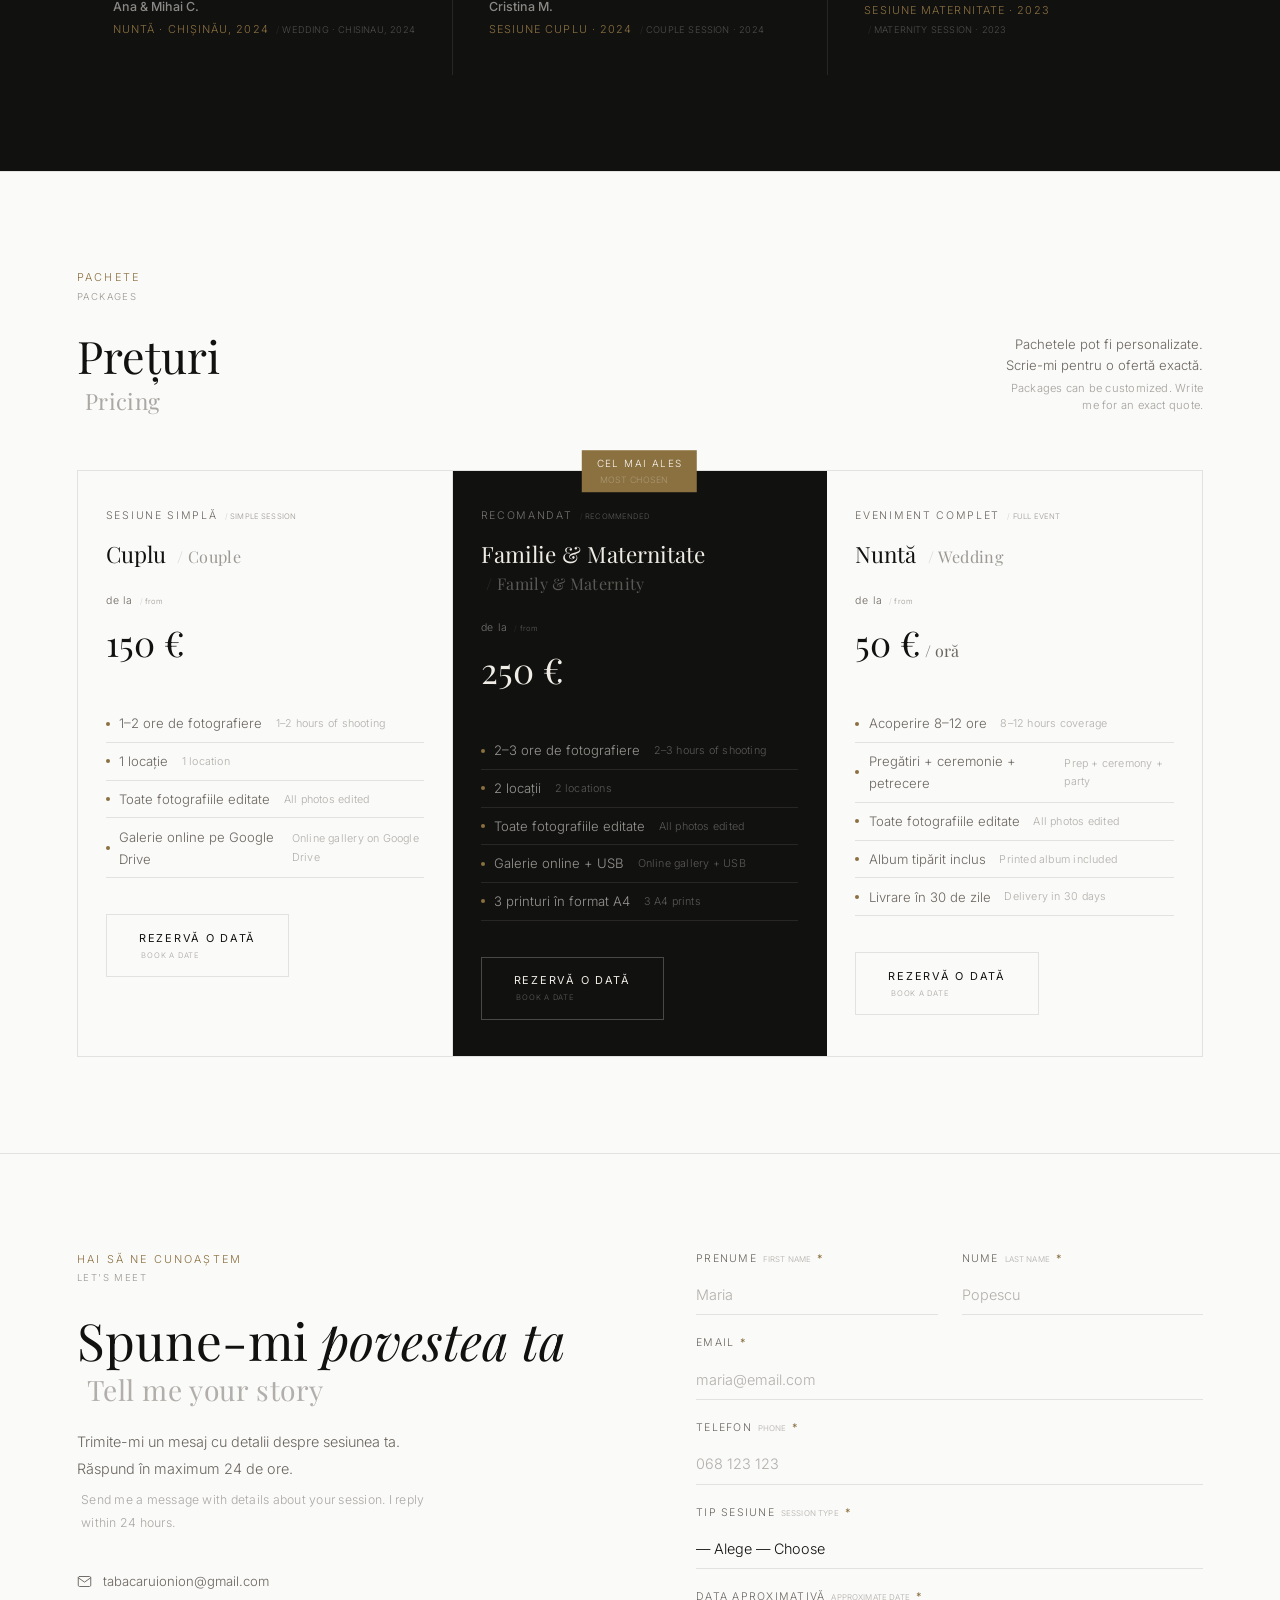
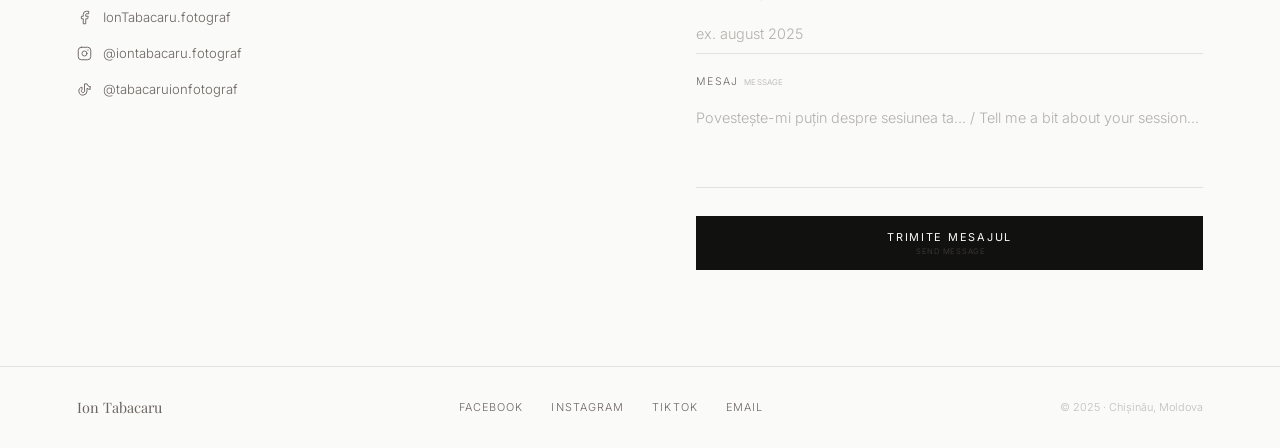
==== commit c8242bb2: "Update index.html" ====
--- a/index.html
+++ b/index.html
@@ -241,6 +241,13 @@
         </svg>
         @iontabacaru.fotograf
       </a>
+      <a href="https://www.tiktok.com/@tabacaruionfotograf" class="contact-row" target="_blank" rel="noopener noreferrer">
+        <svg xmlns="http://www.w3.org/2000/svg" width="24" height="24" viewBox="0 0 24 24" stroke-width="1.5" stroke="currentColor" fill="none" stroke-linecap="round" stroke-linejoin="round">
+          <path stroke="none" d="M0 0h24v24H0z" fill="none"/>
+          <path d="M21 7.917v4.034a9.948 9.948 0 0 1 -5 -1.951v4.5a6.5 6.5 0 1 1 -8 -6.326v4.326a2.5 2.5 0 1 0 4 2v-11.5h4.083a6.005 6.005 0 0 0 4.917 4.917z" />
+        </svg>
+        @tabacaruionfotograf
+      </a>
     </div>
 
     <form id="contactForm" class="reveal" name="contact" method="POST"
@@ -297,6 +304,7 @@
     <div class="footer-links">
       <a href="https://www.facebook.com/IonTabacaru.fotograf" target="_blank" rel="noopener">Facebook</a>
       <a href="https://instagram.com/iontabacaru.fotograf/" target="_blank" rel="noopener">Instagram</a>
+      <a href="https://www.tiktok.com/@tabacaruionfotograf" target="_blank" rel="noopener noreferrer">TikTok</a>
       <a href="mailto:tabacaruionion@gmail.com">Email</a>
     </div>
     <span class="footer-copy">© 2025 · Chișinău, Moldova</span>
--- a/css/style.css
+++ b/css/style.css
@@ -281,9 +281,12 @@
 .about-body p + p { margin-top: 1rem; }
 .about-photo-wrap { position: relative; }
 .about-photo {
-  width: 100%; aspect-ratio: 3/4; border-radius: 1px;
-  /* ★ ÎNLOCUIEȘTE cu: background-image: url('/photos/ion.jpg'); background-size: cover; */
-  background: linear-gradient(155deg,#d4ccbe 0%,#bfb9ae 100%);
+  width: 100%;
+  aspect-ratio: 3/4;
+  border-radius: 1px;
+  object-fit: cover;
+  object-position: center;
+  display: block;
 }
 .about-badge {
   position: absolute; bottom: -1.25rem; left: -1.75rem;
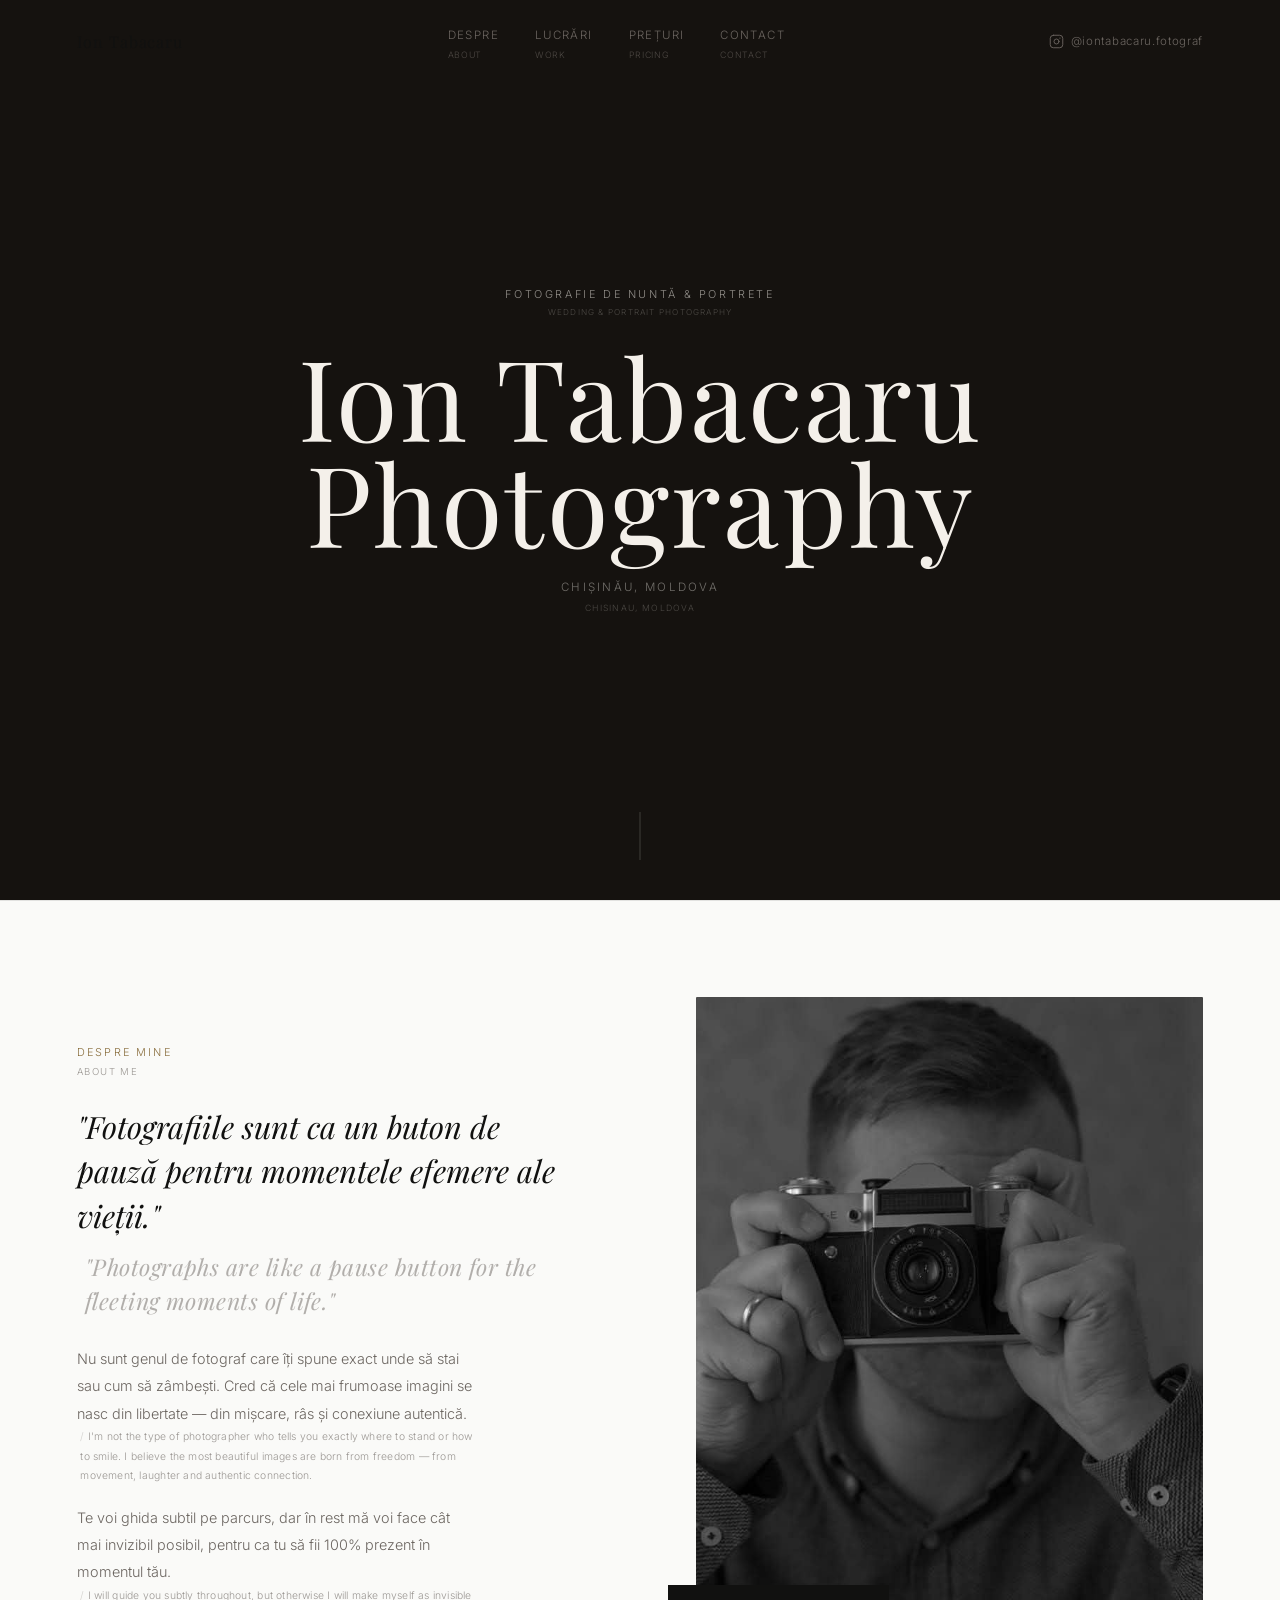
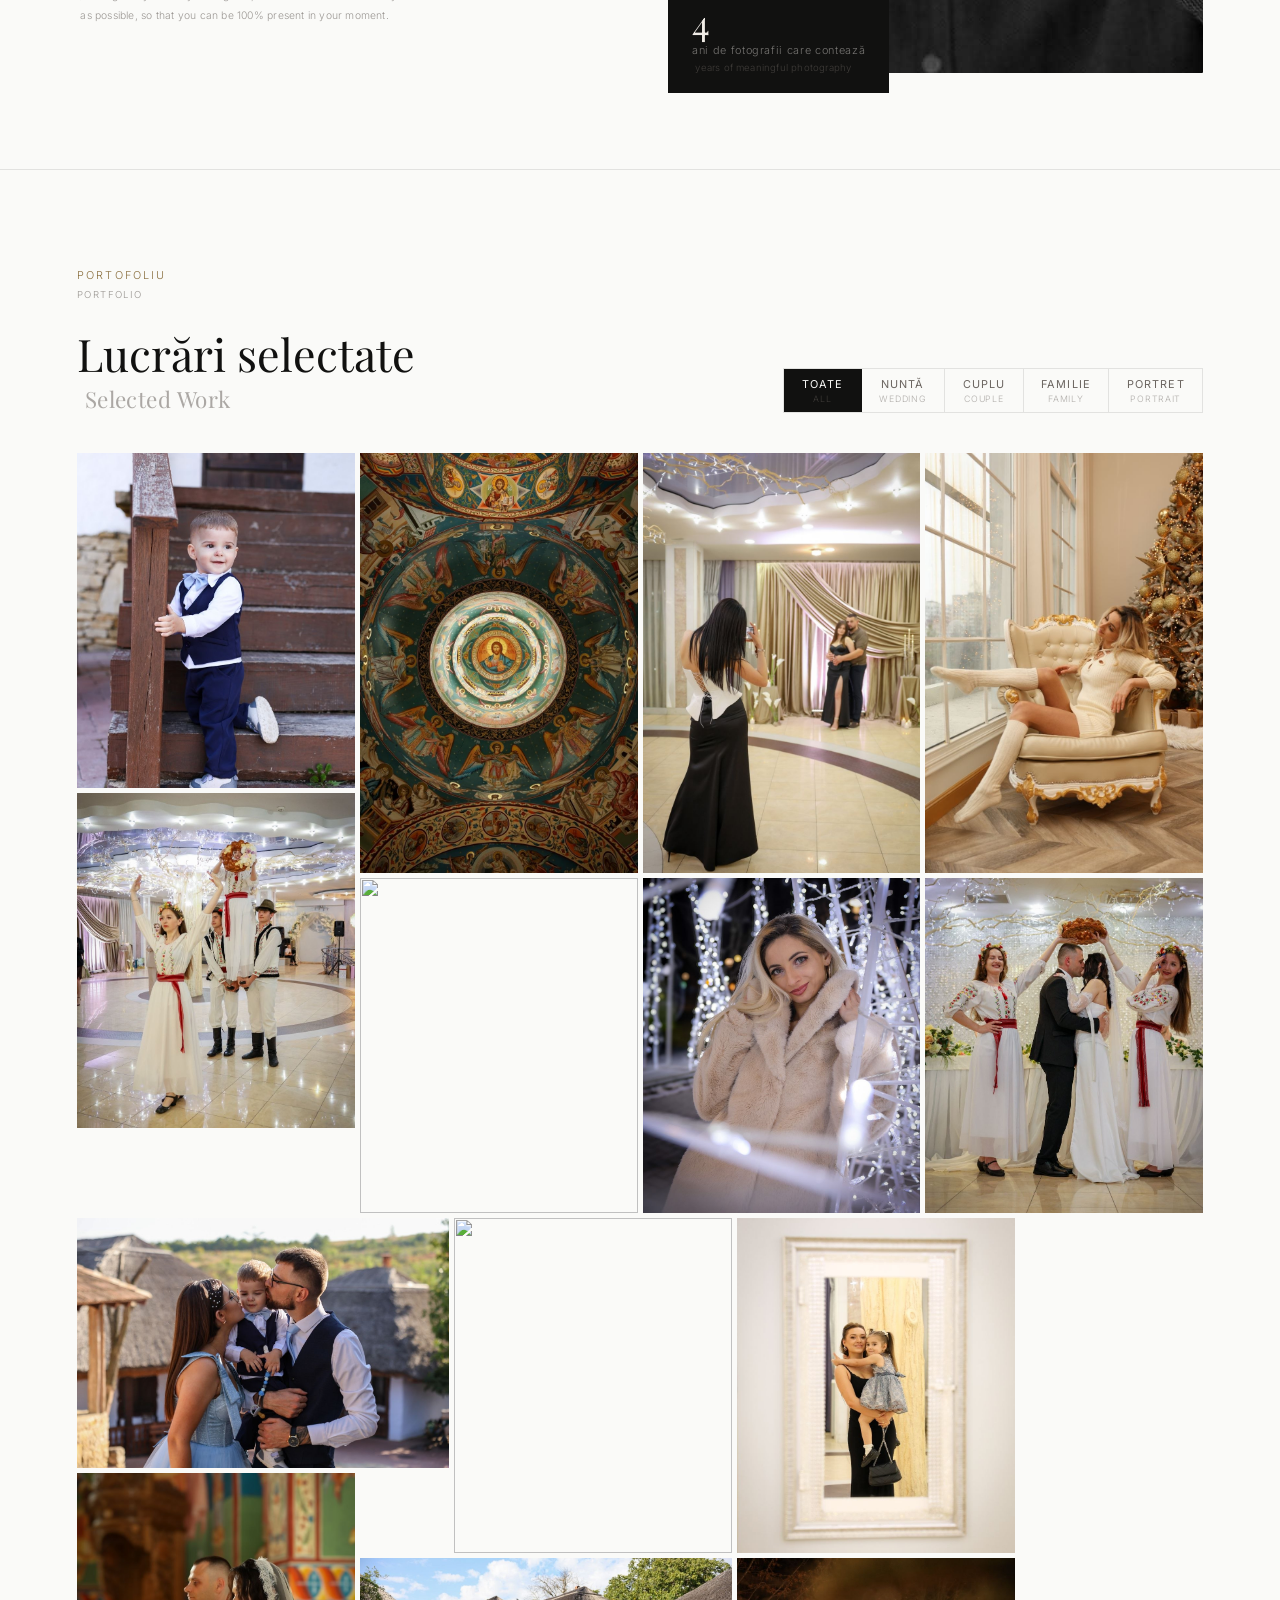
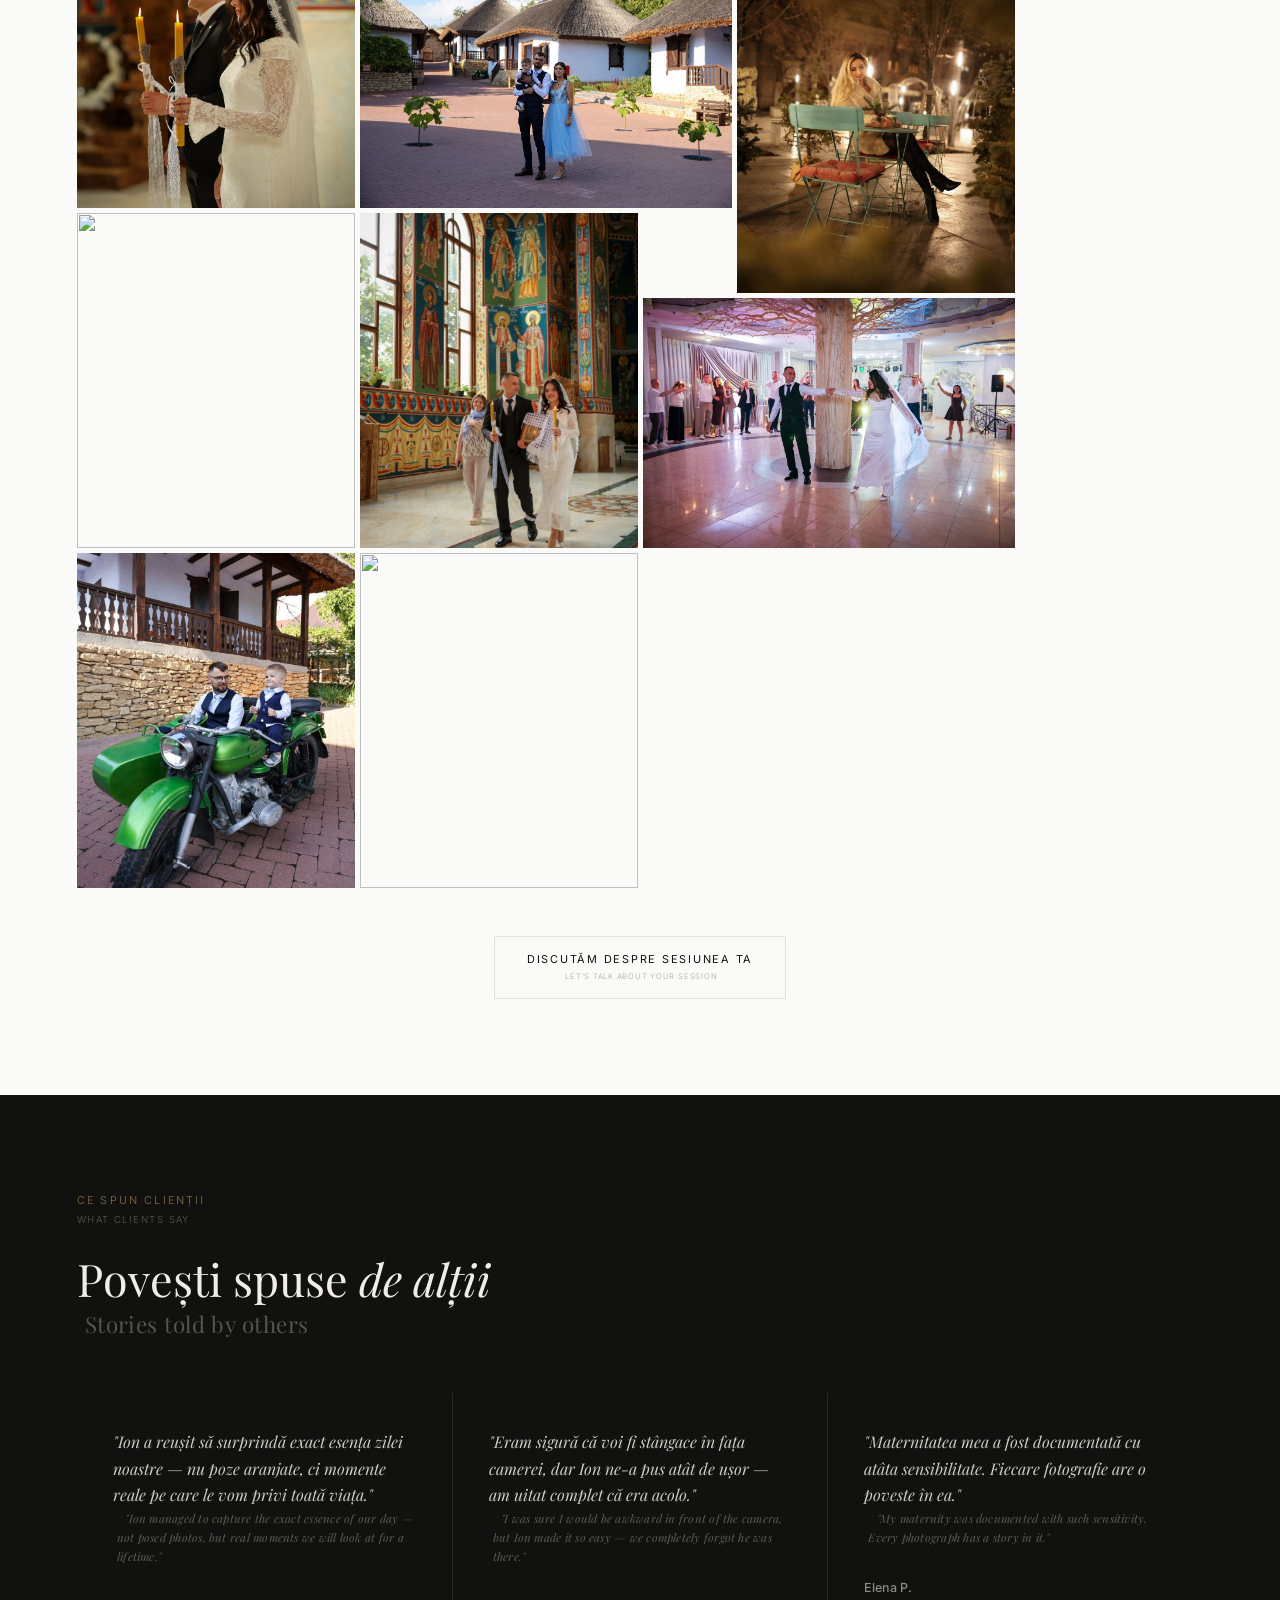
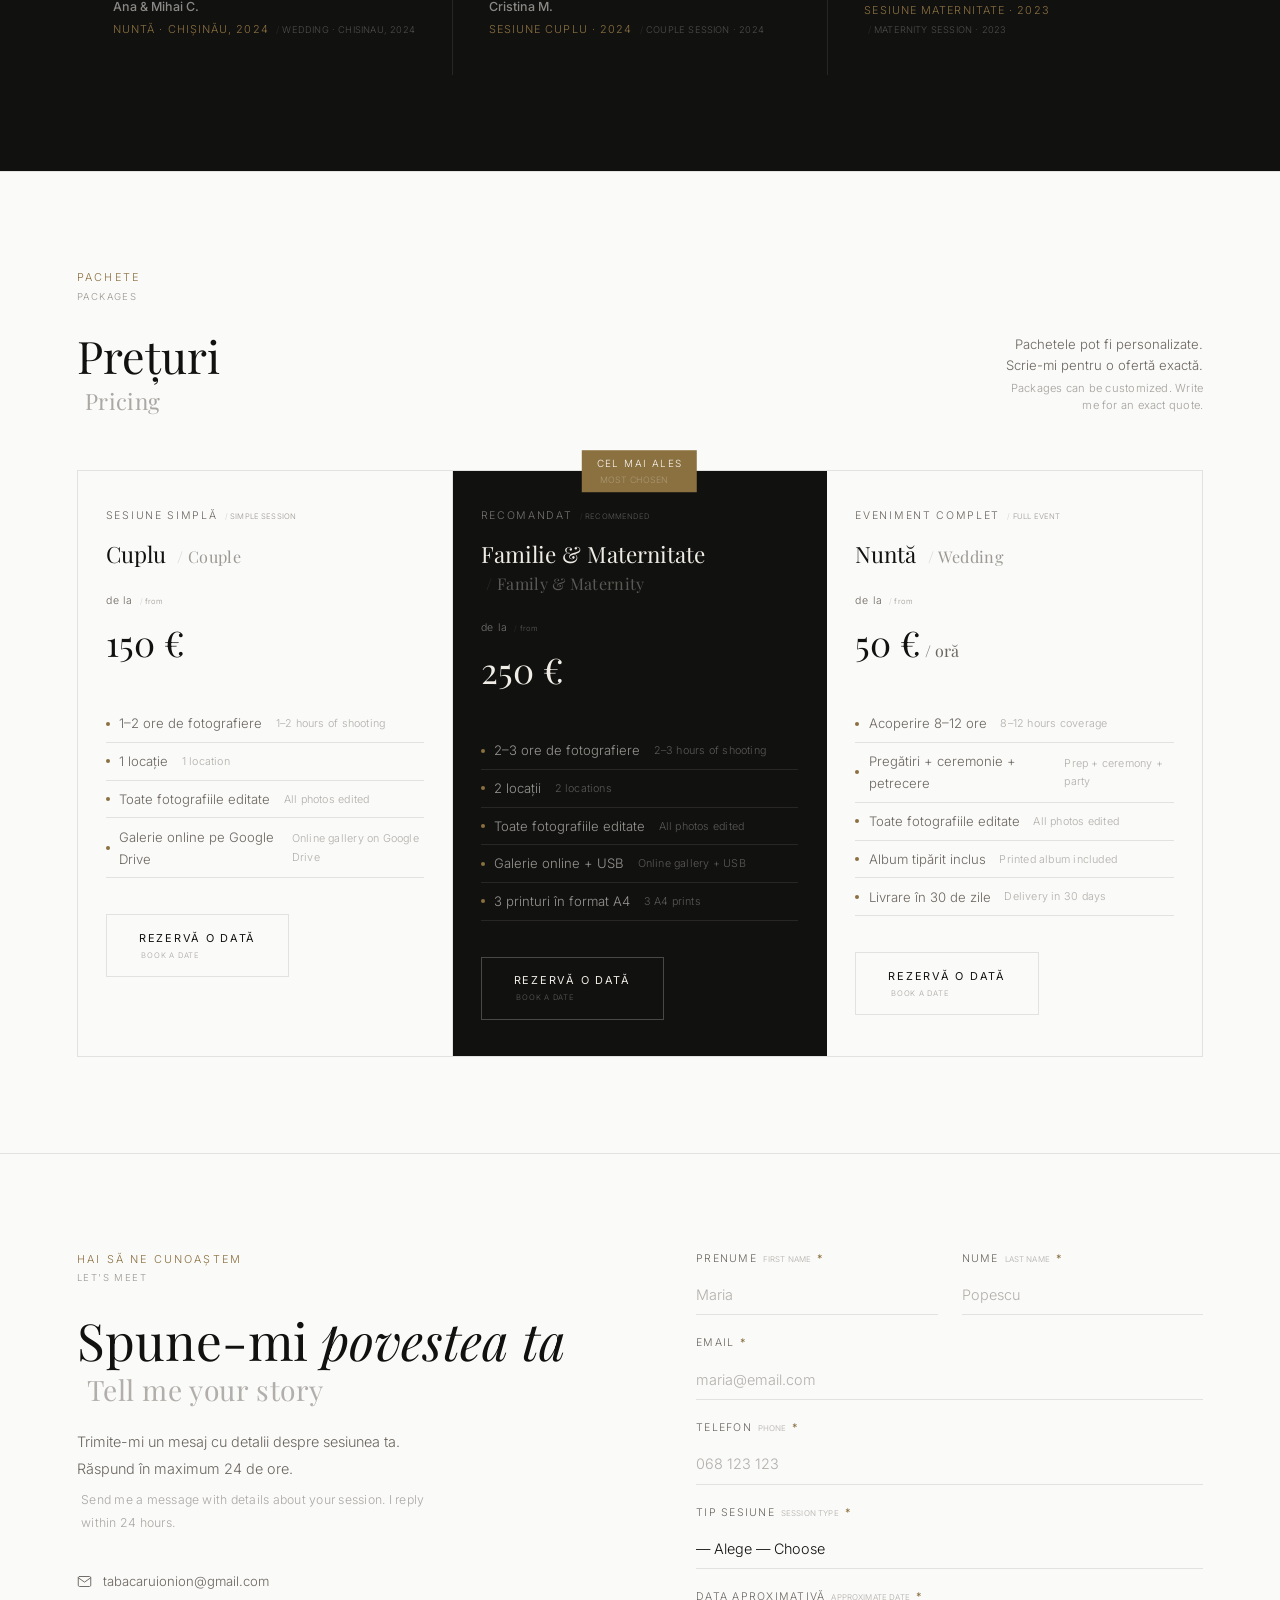
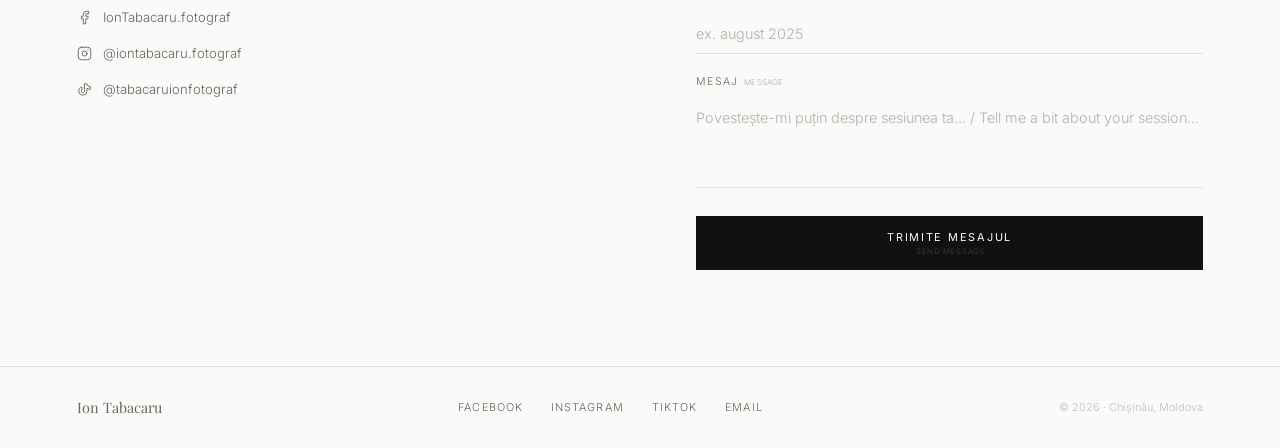
==== commit f2486ccd: "Update index.html" ====
--- a/index.html
+++ b/index.html
@@ -307,7 +307,7 @@
       <a href="https://www.tiktok.com/@tabacaruionfotograf" target="_blank" rel="noopener noreferrer">TikTok</a>
       <a href="mailto:tabacaruionion@gmail.com">Email</a>
     </div>
-    <span class="footer-copy">© 2025 · Chișinău, Moldova</span>
+    <span class="footer-copy">© 2026 · Chișinău, Moldova</span>
   </footer>
 
   <script src="/js/animations.js"></script>
